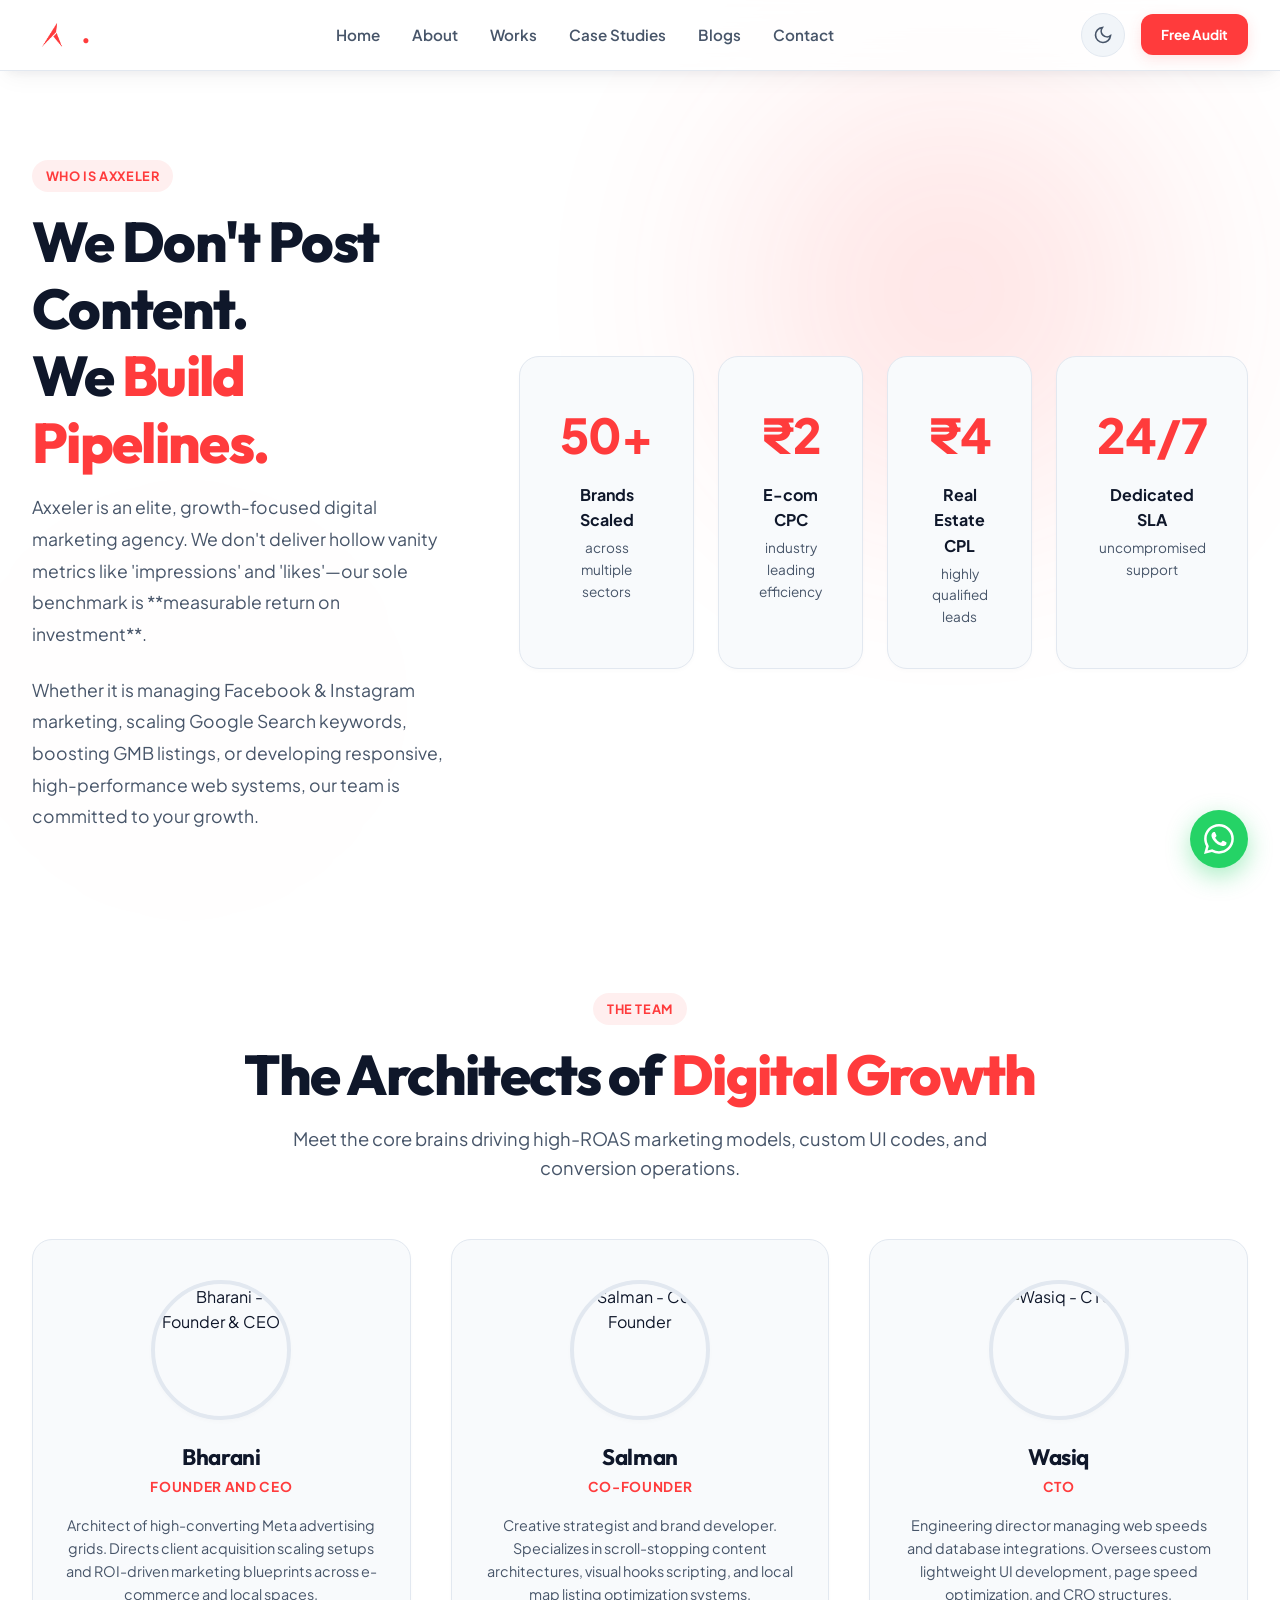
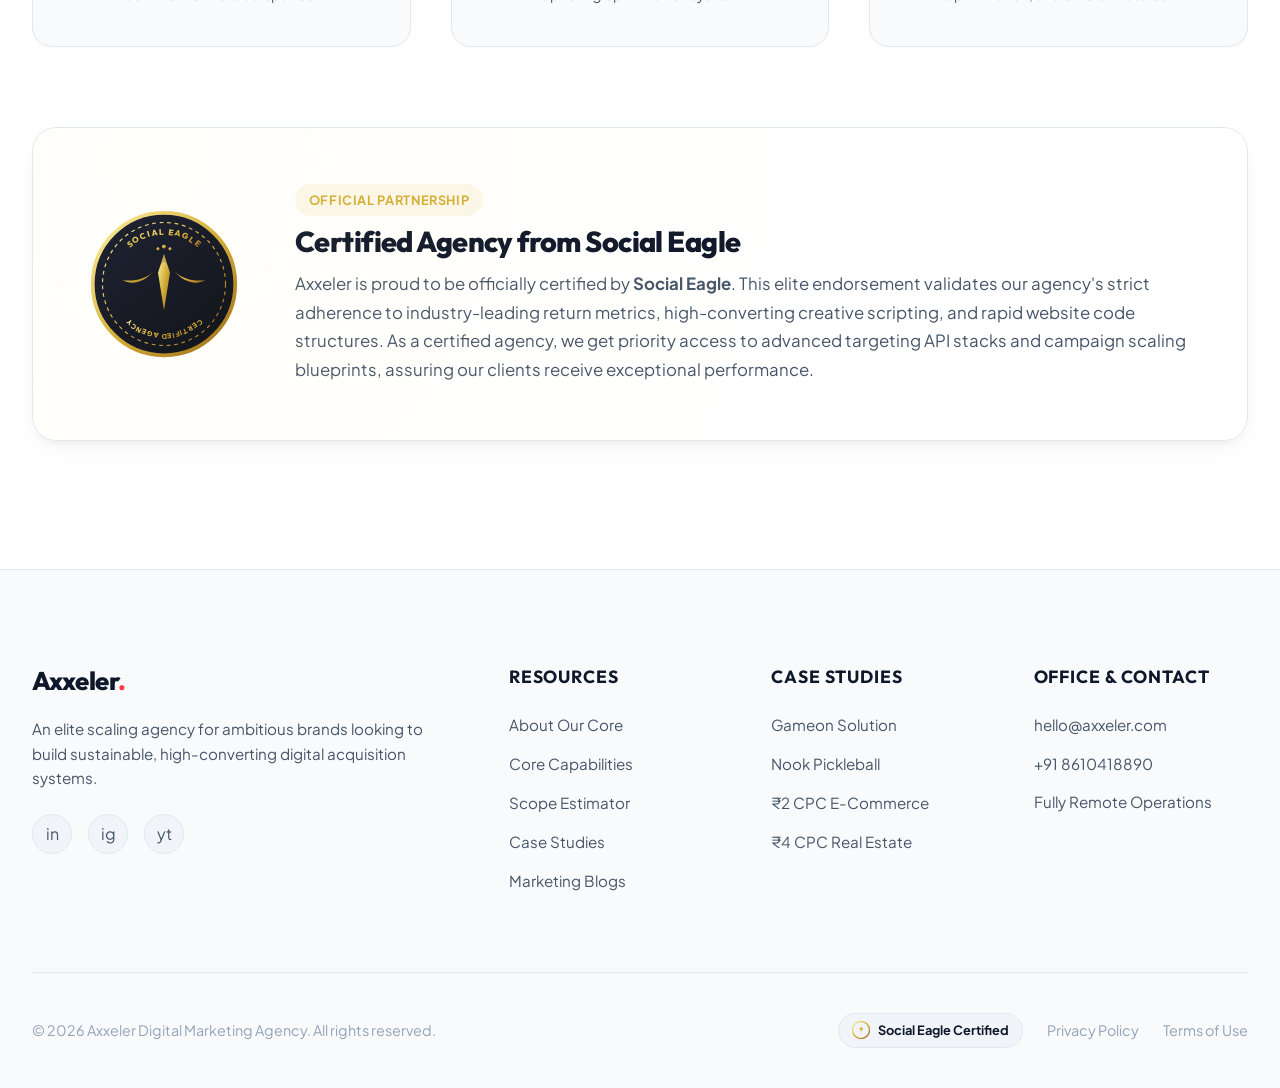
==== about.html @ 65fc7557 "first commit" ====
<!DOCTYPE html>
<html lang="en">
<head>
    <meta charset="UTF-8">
    <meta name="viewport" content="width=device-width, initial-scale=1.0">
    <title>Who We Are | Axxeler Media Agency</title>
    <meta name="description" content="Meet the elite media buyers, conversion engineers, and digital marketing experts behind Axxeler Media, a certified Social Eagle agency.">
    
    <!-- Custom CSS -->
    <link rel="stylesheet" href="css/styles.css">
</head>
<body>

    <!-- Sticky Glassmorphism Navbar -->
    <nav class="navbar scrolled" id="navbar">
        <div class="container">
            <a href="index.html" class="logo">
                <img src="Axxeler logo final-01.jpg" alt="Axxeler" id="brandLogo" onerror="this.style.display='none'; document.getElementById('logoFallback').style.display='inline'">
                <span id="logoFallback" style="display:none;">Axxeler</span><span class="logo-dot">.</span>
            </a>
            
            <div class="nav-links" id="navLinks">
                <a href="index.html">Home</a>
                <a href="about.html" class="text-primary">About</a>
                <a href="works.html">Works</a>
                <a href="case-studies.html">Case Studies</a>
                <a href="blogs.html">Blogs</a>
                <a href="contact.html">Contact</a>
            </div>
            
            <div class="nav-actions">
                <!-- Theme Toggle -->
                <button class="theme-toggle" id="themeToggle" aria-label="Toggle Theme">
                    <svg class="moon-icon" width="20" height="20" fill="none" stroke="currentColor" stroke-width="2" viewBox="0 0 24 24"><path d="M21 12.79A9 9 0 1 1 11.21 3 7 7 0 0 0 21 12.79z"></path></svg>
                    <svg class="sun-icon" width="20" height="20" fill="none" stroke="currentColor" stroke-width="2" viewBox="0 0 24 24"><circle cx="12" cy="12" r="5"></circle><line x1="12" y1="1" x2="12" y2="3"></line><line x1="12" y1="21" x2="12" y2="23"></line><line x1="4.22" y1="4.22" x2="5.64" y2="5.64"></line><line x1="18.36" y1="18.36" x2="19.78" y2="19.78"></line><line x1="1" y1="12" x2="3" y2="12"></line><line x1="21" y1="12" x2="23" y2="12"></line><line x1="4.22" y1="19.78" x2="5.64" y2="18.36"></line><line x1="18.36" y1="5.64" x2="19.78" y2="4.22"></line></svg>
                </button>
                
                <a href="contact.html" class="btn btn-primary" style="padding: 0.6rem 1.25rem; font-size: 0.85rem;">Free Audit</a>
                <button class="mobile-menu-btn" id="mobileMenuBtn">☰</button>
            </div>
        </div>
    </nav>

    <!-- Glowing Background Orbs -->
    <div class="glowing-orb" style="top: 10%; right: 10%; width: 400px; height: 400px;"></div>
    <div class="glowing-orb" style="top: 50%; left: -5%; width: 500px; height: 500px; background: rgba(255, 59, 60, 0.05);"></div>

    <!-- About Section -->
    <section class="section" style="padding-top: 10rem;">
        <div class="container">
            <div class="grid grid-2" style="align-items: center; gap: 4rem; margin-bottom: 5rem;">
                <div>
                    <span class="badge">WHO IS AXXELER</span>
                    <h2 class="section-title">We Don't Post Content.<br>We <span class="text-primary">Build Pipelines.</span></h2>
                    <p style="color: var(--text-muted); font-size: 1.1rem; margin-bottom: 1.5rem; line-height: 1.8;">
                        Axxeler is an elite, growth-focused digital marketing agency. We don't deliver hollow vanity metrics like 'impressions' and 'likes'—our sole benchmark is **measurable return on investment**.
                    </p>
                    <p style="color: var(--text-muted); font-size: 1.1rem; margin-bottom: 2rem; line-height: 1.8;">
                        Whether it is managing Facebook & Instagram marketing, scaling Google Search keywords, boosting GMB listings, or developing responsive, high-performance web systems, our team is committed to your growth.
                    </p>
                </div>
                
                <div class="stats-grid">
                    <div class="stat-box">
                        <div class="stat-number">50+</div>
                        <div class="stat-text">Brands Scaled</div>
                        <div class="stat-desc">across multiple sectors</div>
                    </div>
                    <div class="stat-box">
                        <div class="stat-number">₹2</div>
                        <div class="stat-text">E-com CPC</div>
                        <div class="stat-desc">industry leading efficiency</div>
                    </div>
                    <div class="stat-box">
                        <div class="stat-number">₹4</div>
                        <div class="stat-text">Real Estate CPL</div>
                        <div class="stat-desc">highly qualified leads</div>
                    </div>
                    <div class="stat-box">
                        <div class="stat-number">24/7</div>
                        <div class="stat-text">Dedicated SLA</div>
                        <div class="stat-desc">uncompromised support</div>
                    </div>
                </div>
            </div>

            <!-- Team Section -->
            <div style="margin-top: 8rem;">
                <div class="text-center">
                    <span class="badge">THE TEAM</span>
                    <h2 class="section-title">The Architects of <span class="text-primary">Digital Growth</span></h2>
                    <p class="section-subtitle">Meet the core brains driving high-ROAS marketing models, custom UI codes, and conversion operations.</p>
                </div>
                
                <div class="team-grid">
                    <!-- Team Member 1: Bharani -->
                    <div class="team-card">
                        <div class="team-image-wrapper">
                            <img src="https://images.unsplash.com/photo-1560250097-0b93528c311a?q=80&w=400&h=400&fit=crop" alt="Bharani - Founder & CEO">
                        </div>
                        <h3>Bharani</h3>
                        <div class="team-role">Founder and CEO</div>
                        <p class="team-bio">Architect of high-converting Meta advertising grids. Directs client acquisition scaling setups and ROI-driven marketing blueprints across e-commerce and local spaces.</p>
                    </div>
                    
                    <!-- Team Member 2: Salman -->
                    <div class="team-card">
                        <div class="team-image-wrapper">
                            <img src="https://images.unsplash.com/photo-1507003211169-0a1dd7228f2d?q=80&w=400&h=400&fit=crop" alt="Salman - Co-Founder">
                        </div>
                        <h3>Salman</h3>
                        <div class="team-role">Co-Founder</div>
                        <p class="team-bio">Creative strategist and brand developer. Specializes in scroll-stopping content architectures, visual hooks scripting, and local map listing optimization systems.</p>
                    </div>
                    
                    <!-- Team Member 3: Wasiq -->
                    <div class="team-card">
                        <div class="team-image-wrapper">
                            <img src="https://images.unsplash.com/photo-1519085360753-af0119f7cbe7?q=80&w=400&h=400&fit=crop" alt="Wasiq - CTO">
                        </div>
                        <h3>Wasiq</h3>
                        <div class="team-role">CTO</div>
                        <p class="team-bio">Engineering director managing web speeds and database integrations. Oversees custom lightweight UI development, page speed optimization, and CRO structures.</p>
                    </div>
                </div>
            </div>

            <!-- Social Eagle Certification Section -->
            <div class="certification-card">
                <div class="certification-logo">
                    <!-- Premium Gold-Gradient SVG Logo of Social Eagle -->
                    <svg width="150" height="150" viewBox="0 0 200 200" xmlns="http://www.w3.org/2000/svg">
                        <defs>
                            <linearGradient id="goldGrad" x1="0%" y1="0%" x2="100%" y2="100%">
                                <stop offset="0%" stop-color="#FFF3A8" />
                                <stop offset="50%" stop-color="#D4AF37" />
                                <stop offset="100%" stop-color="#996515" />
                            </linearGradient>
                            <linearGradient id="darkGrad" x1="0%" y1="0%" x2="100%" y2="100%">
                                <stop offset="0%" stop-color="#151A30" />
                                <stop offset="100%" stop-color="#090C15" />
                            </linearGradient>
                        </defs>
                        <!-- Background Circle -->
                        <circle cx="100" cy="100" r="95" fill="url(#darkGrad)" stroke="url(#goldGrad)" stroke-width="5" />
                        <!-- Dashed Ring -->
                        <circle cx="100" cy="100" r="82" fill="none" stroke="url(#goldGrad)" stroke-width="1.5" stroke-dasharray="5,5" />
                        
                        <!-- Stylized Eagle Vector in Center -->
                        <g fill="url(#goldGrad)">
                            <!-- Wing Left -->
                            <path d="M45,95 C62,97 78,92 86,83 C76,95 60,103 45,95 Z" />
                            <!-- Wing Right -->
                            <path d="M155,95 C138,97 122,92 114,83 C124,95 140,103 155,95 Z" />
                            <!-- Main Eagle Body -->
                            <path d="M100,60 L92,85 L100,135 L108,85 Z" />
                            <!-- Head highlight -->
                            <path d="M100,60 L94,75 L100,70 L106,75 Z" fill="#000" opacity="0.2" />
                            <!-- Crown dots representing elite standard -->
                            <circle cx="100" cy="50" r="2.5" />
                            <circle cx="92" cy="53" r="2" />
                            <circle cx="108" cy="53" r="2" />
                        </g>
                        
                        <!-- Curved text paths -->
                        <path id="circlePathTop" d="M34,100 A66,66 0 1,1 166,100" fill="none" />
                        <path id="circlePathBottom" d="M166,100 A66,66 0 0,1 34,100" fill="none" />
                        
                        <text fill="url(#goldGrad)" font-family="'Outfit', sans-serif" font-size="11" font-weight="800" letter-spacing="1.5">
                            <textPath href="#circlePathTop" startOffset="50%" text-anchor="middle">SOCIAL EAGLE</textPath>
                        </text>
                        <text fill="url(#goldGrad)" font-family="'Outfit', sans-serif" font-size="9.5" font-weight="700" letter-spacing="1">
                            <textPath href="#circlePathBottom" startOffset="50%" text-anchor="middle">CERTIFIED AGENCY</textPath>
                        </text>
                    </svg>
                </div>
                <div class="certification-content">
                    <span class="badge" style="background: rgba(212, 175, 55, 0.1); color: #D4AF37; margin-bottom: 0.5rem;">Official Partnership</span>
                    <h3>Certified Agency from Social Eagle</h3>
                    <p>
                        Axxeler is proud to be officially certified by <strong>Social Eagle</strong>. This elite endorsement validates our agency's strict adherence to industry-leading return metrics, high-converting creative scripting, and rapid website code structures. As a certified agency, we get priority access to advanced targeting API stacks and campaign scaling blueprints, assuring our clients receive exceptional performance.
                    </p>
                </div>
            </div>
        </div>
    </section>

    <!-- Footer -->
    <footer class="footer">
        <div class="container">
            <div class="footer-grid">
                <div class="footer-col">
                    <h3 style="font-family: var(--font-title); font-weight:800;">Axxeler<span class="text-primary">.</span></h3>
                    <p style="margin-bottom:1.5rem;">An elite scaling agency for ambitious brands looking to build sustainable, high-converting digital acquisition systems.</p>
                    <div class="footer-socials">
                        <a href="#" class="social-icon" aria-label="LinkedIn">in</a>
                        <a href="#" class="social-icon" aria-label="Instagram">ig</a>
                        <a href="#" class="social-icon" aria-label="YouTube">yt</a>
                    </div>
                </div>
                
                <div class="footer-col">
                    <h4>Resources</h4>
                    <ul class="footer-links">
                        <li><a href="about.html">About Our Core</a></li>
                        <li><a href="works.html">Core Capabilities</a></li>
                        <li><a href="index.html#estimator">Scope Estimator</a></li>
                        <li><a href="case-studies.html">Case Studies</a></li>
                        <li><a href="blogs.html">Marketing Blogs</a></li>
                    </ul>
                </div>
                
                <div class="footer-col">
                    <h4>Case Studies</h4>
                    <ul class="footer-links">
                        <li><a href="case-studies.html#gameon">Gameon Solution</a></li>
                        <li><a href="case-studies.html#nook">Nook Pickleball</a></li>
                        <li><a href="blogs.html#ecom">₹2 CPC E-Commerce</a></li>
                        <li><a href="blogs.html#realestate">₹4 CPC Real Estate</a></li>
                    </ul>
                </div>
                
                <div class="footer-col">
                    <h4>Office & Contact</h4>
                    <ul class="footer-links">
                        <li><a href="mailto:hello@axxeler.com">hello@axxeler.com</a></li>
                        <li><a href="tel:+918610418890">+91 8610418890</a></li>
                        <li style="color:var(--text-muted); font-size:0.95rem;">Fully Remote Operations</li>
                    </ul>
                </div>
            </div>
            
            <div class="footer-bottom">
                <p>&copy; 2026 Axxeler Digital Marketing Agency. All rights reserved.</p>
                <div style="display:flex; align-items:center; gap:1.5rem; font-size:0.9rem; flex-wrap:wrap;">
                    <span class="social-eagle-badge-sm" style="margin-top:0;">
                        <!-- Mini SVG Social Eagle -->
                        <svg width="18" height="18" viewBox="0 0 200 200" xmlns="http://www.w3.org/2000/svg">
                            <circle cx="100" cy="100" r="95" fill="none" stroke="url(#goldGrad)" stroke-width="15" />
                            <path d="M100,60 L75,90 C85,98 90,85 100,125 C110,85 115,98 125,90 Z" fill="url(#goldGrad)" />
                        </svg>
                        Social Eagle Certified
                    </span>
                    <a href="#" style="color:var(--text-light)">Privacy Policy</a>
                    <a href="#" style="color:var(--text-light)">Terms of Use</a>
                </div>
            </div>
        </div>
    </footer>

    <!-- Floating WhatsApp Link -->
    <a href="https://wa.me/918610418890?text=Hello%20Axxeler!%20I'm%20interested%20in%20your%20services." target="_blank" class="whatsapp-float" aria-label="Chat on WhatsApp">
        <svg xmlns="http://www.w3.org/2000/svg" fill="currentColor" viewBox="0 0 16 16">
            <path d="M13.601 2.326A7.854 7.854 0 0 0 7.994 0C3.627 0 .068 3.558.064 7.926c0 1.399.366 2.76 1.057 3.965L0 16l4.204-1.102a7.933 7.933 0 0 0 3.79.965h.004c4.368 0 7.926-3.558 7.93-7.93A7.898 7.898 0 0 0 13.6 2.326zM7.994 14.521a6.573 6.573 0 0 1-3.356-.92l-.24-.144-2.494.654.666-2.433-.156-.251a6.56 6.56 0 0 1-1.007-3.505c0-3.626 2.957-6.584 6.591-6.584a6.56 6.56 0 0 1 4.66 1.931 6.557 6.557 0 0 1 1.928 4.66c-.004 3.639-2.961 6.592-6.592 6.592zm3.615-4.934c-.197-.099-1.17-.578-1.353-.646-.182-.065-.315-.099-.445.099-.133.197-.513.646-.627.775-.114.133-.232.148-.43.05-.197-.1-.836-.308-1.592-.985-.59-.525-.985-1.175-1.103-1.372-.114-.198-.011-.304.088-.403.087-.088.197-.232.296-.346.1-.114.133-.198.198-.33.065-.134.034-.248-.015-.347-.05-.099-.445-1.076-.612-1.47-.16-.389-.323-.335-.445-.34-.114-.007-.247-.007-.38-.007a.729.729 0 0 0-.529.247c-.182.198-.691.677-.691 1.654 0 .977.71 1.916.81 2.049.098.133 1.394 2.132 3.383 2.992.47.205.84.326 1.129.418.475.152.904.129 1.246.08.38-.058 1.171-.48 1.338-.943.164-.464.164-.86.114-.943-.049-.084-.182-.133-.38-.232z"/>
        </svg>
    </a>

    <!-- Scripts -->
    <script src="js/main.js"></script>
</body>
</html>
---- css/styles.css ----
@import url('https://fonts.googleapis.com/css2?family=Outfit:wght@400;500;600;700;800&family=Plus+Jakarta+Sans:wght@400;500;600;700&display=swap');

:root {
  /* Common Brand Colors */
  --primary: #FF3B3C;
  --primary-hover: #E02F30;
  --primary-rgb: 255, 59, 60;
  --primary-light: rgba(255, 59, 60, 0.08);
  --primary-glow: rgba(255, 59, 60, 0.3);
  --success: #10B981;
  --success-light: rgba(16, 185, 129, 0.1);
  --warning: #F59E0B;
  --info: #3B82F6;
  --font-title: 'Outfit', sans-serif;
  --font-main: 'Plus Jakarta Sans', sans-serif;
  
  /* Light Theme Colors (Default) */
  --background: #FFFFFF;
  --surface: #F8FAFC;
  --surface-alt: #F1F5F9;
  --surface-glass: rgba(255, 255, 255, 0.75);
  --text: #0F172A;
  --text-muted: #475569;
  --text-light: #94A3B8;
  --border: #E2E8F0;
  --border-light: #F1F5F9;
  --shadow-sm: 0 2px 4px rgba(0, 0, 0, 0.02);
  --shadow-md: 0 10px 25px -5px rgba(15, 23, 42, 0.05), 0 8px 10px -6px rgba(15, 23, 42, 0.05);
  --shadow-lg: 0 20px 40px -10px rgba(15, 23, 42, 0.1), 0 10px 15px -10px rgba(15, 23, 42, 0.05);
  --shadow-glow: rgba(255, 59, 60, 0.15);
  --glass-blur: 16px;
  --transition: all 0.3s cubic-bezier(0.4, 0, 0.2, 1);
}

/* Dark Theme overrides */
body.dark-theme {
  --background: #070913;
  --surface: #0E1325;
  --surface-alt: #161D33;
  --surface-glass: rgba(14, 19, 37, 0.7);
  --text: #F8FAFC;
  --text-muted: #94A3B8;
  --text-light: #64748B;
  --border: #1E293B;
  --border-light: #161D33;
  --shadow-sm: 0 2px 4px rgba(0, 0, 0, 0.2);
  --shadow-md: 0 10px 25px -5px rgba(0, 0, 0, 0.3), 0 8px 10px -6px rgba(0, 0, 0, 0.3);
  --shadow-lg: 0 20px 40px -10px rgba(0, 0, 0, 0.4), 0 10px 15px -10px rgba(0, 0, 0, 0.3);
  --shadow-glow: rgba(255, 59, 60, 0.35);
  --primary-light: rgba(255, 59, 60, 0.15);
}

/* Base Styles */
* {
  box-sizing: border-box;
  margin: 0;
  padding: 0;
}

html {
  scroll-behavior: smooth;
}

body {
  font-family: var(--font-main);
  background-color: var(--background);
  color: var(--text);
  line-height: 1.6;
  overflow-x: hidden;
  -webkit-font-smoothing: antialiased;
  transition: background-color 0.4s ease, color 0.4s ease, border-color 0.4s ease;
}

h1, h2, h3, h4, h5, h6 {
  font-family: var(--font-title);
  line-height: 1.2;
  font-weight: 700;
  letter-spacing: -0.02em;
  color: var(--text);
}

a {
  color: inherit;
  text-decoration: none;
  transition: var(--transition);
}

img {
  max-width: 100%;
  height: auto;
}

/* Custom Scrollbar */
::-webkit-scrollbar {
  width: 10px;
}
::-webkit-scrollbar-track {
  background: var(--background);
}
::-webkit-scrollbar-thumb {
  background: var(--border);
  border-radius: 5px;
  border: 2px solid var(--background);
}
::-webkit-scrollbar-thumb:hover {
  background: var(--primary);
}

/* Typography Helpers */
.text-primary {
  color: var(--primary);
}

.text-center {
  text-align: center;
}

.text-muted {
  color: var(--text-muted);
}

.section-title {
  font-size: 2.5rem;
  font-weight: 800;
  margin-bottom: 1rem;
  letter-spacing: -0.03em;
}

@media (min-width: 768px) {
  .section-title {
    font-size: 3.5rem;
  }
}

.section-subtitle {
  color: var(--text-muted);
  max-width: 700px;
  margin: 0 auto 3rem auto;
  font-size: 1.15rem;
}

.badge {
  display: inline-block;
  padding: 0.35rem 0.85rem;
  border-radius: 2rem;
  font-size: 0.8rem;
  font-weight: 700;
  text-transform: uppercase;
  letter-spacing: 0.05em;
  background: var(--primary-light);
  color: var(--primary);
  margin-bottom: 1rem;
}

/* Layout */
.container {
  max-width: 1280px;
  margin: 0 auto;
  padding: 0 2rem;
}

.section {
  padding: 8rem 0;
  position: relative;
}

.bg-surface {
  background-color: var(--surface);
}

.grid {
  display: grid;
  grid-template-columns: 1fr;
  gap: 2rem;
}

@media (min-width: 768px) {
  .grid-2 { grid-template-columns: repeat(2, 1fr); }
  .grid-3 { grid-template-columns: repeat(3, 1fr); }
  .grid-4 { grid-template-columns: repeat(4, 1fr); }
}

/* Glowing Orbs background for dark theme */
.glowing-orb {
  position: absolute;
  border-radius: 50%;
  filter: blur(120px);
  z-index: 0;
  opacity: 0.15;
  pointer-events: none;
  background: var(--primary);
}

body.dark-theme .glowing-orb {
  opacity: 0.25;
}

/* Sticky Navbar */
.navbar {
  position: fixed;
  top: 0;
  left: 0;
  width: 100%;
  padding: 1.25rem 0;
  background: var(--surface-glass);
  backdrop-filter: blur(var(--glass-blur));
  -webkit-backdrop-filter: blur(var(--glass-blur));
  z-index: 1000;
  border-bottom: 1px solid var(--border);
  transition: var(--transition);
}

.navbar.scrolled {
  padding: 0.8rem 0;
  box-shadow: var(--shadow-md);
}

.navbar .container {
  display: flex;
  justify-content: space-between;
  align-items: center;
}

.logo {
  font-family: var(--font-title);
  font-size: 1.6rem;
  font-weight: 800;
  letter-spacing: -0.5px;
  color: var(--text);
  display: flex;
  align-items: center;
  gap: 0.6rem;
}

.logo img {
  height: 40px;
  object-fit: contain;
}

.logo-dot {
  color: var(--primary);
  display: inline-block;
  animation: pulse 2s infinite;
}

.nav-links {
  display: none;
  align-items: center;
}

@media (min-width: 992px) {
  .nav-links {
    display: flex;
    gap: 2rem;
  }
}

.nav-links a {
  font-size: 0.95rem;
  font-weight: 600;
  color: var(--text-muted);
  position: relative;
  padding: 0.25rem 0;
}

.nav-links a:hover {
  color: var(--primary);
}

.nav-links a::after {
  content: '';
  position: absolute;
  bottom: 0;
  left: 0;
  width: 0;
  height: 2px;
  background: var(--primary);
  transition: var(--transition);
}

.nav-links a:hover::after {
  width: 100%;
}

.nav-actions {
  display: flex;
  align-items: center;
  gap: 1rem;
}

/* Theme Toggle Button */
.theme-toggle {
  background: none;
  border: none;
  cursor: pointer;
  width: 44px;
  height: 44px;
  border-radius: 50%;
  display: flex;
  align-items: center;
  justify-content: center;
  color: var(--text-muted);
  background: var(--surface-alt);
  transition: var(--transition);
  border: 1px solid var(--border);
}

.theme-toggle:hover {
  color: var(--primary);
  background: var(--primary-light);
  transform: rotate(15deg);
}

.theme-toggle .sun-icon {
  display: none;
}

body.dark-theme .theme-toggle .moon-icon {
  display: none;
}

body.dark-theme .theme-toggle .sun-icon {
  display: block;
}

/* Mobile Nav Menu Drawer */
.mobile-menu-btn {
  display: block;
  background: var(--surface-alt);
  border: 1px solid var(--border);
  width: 44px;
  height: 44px;
  border-radius: 50%;
  font-size: 1.25rem;
  color: var(--text);
  cursor: pointer;
  transition: var(--transition);
}

.mobile-menu-btn:hover {
  background: var(--primary-light);
  color: var(--primary);
}

@media (min-width: 992px) {
  .mobile-menu-btn { display: none; }
}

@media (max-width: 991px) {
  .nav-links.active {
    display: flex;
    flex-direction: column;
    position: absolute;
    top: 100%;
    left: 0;
    width: 100%;
    background: var(--background);
    padding: 2rem;
    box-shadow: var(--shadow-lg);
    border-top: 1px solid var(--border);
    gap: 1.5rem;
    animation: slideDown 0.3s cubic-bezier(0.16, 1, 0.3, 1) forwards;
    transform-origin: top;
  }
  
  .nav-links.active a {
    font-size: 1.1rem;
    padding-bottom: 0.5rem;
    width: 100%;
    border-bottom: 1px solid var(--border-light);
    color: var(--text);
  }
}

@keyframes slideDown {
  from { opacity: 0; transform: scaleY(0.9); }
  to { opacity: 1; transform: scaleY(1); }
}

/* Buttons */
.btn {
  display: inline-flex;
  align-items: center;
  justify-content: center;
  padding: 0.9rem 1.8rem;
  border-radius: 0.75rem;
  font-weight: 700;
  font-size: 0.95rem;
  cursor: pointer;
  transition: var(--transition);
  border: none;
  gap: 0.5rem;
}

.btn-primary {
  background-color: var(--primary);
  color: white;
  box-shadow: 0 4px 14px var(--shadow-glow);
}

.btn-primary:hover {
  background-color: var(--primary-hover);
  transform: translateY(-2px);
  box-shadow: 0 8px 24px var(--shadow-glow);
}

.btn-outline {
  background-color: transparent;
  border: 2px solid var(--border);
  color: var(--text);
}

.btn-outline:hover {
  border-color: var(--primary);
  color: var(--primary);
  background-color: var(--primary-light);
  transform: translateY(-2px);
}

/* Hero Section */
.hero {
  min-height: 95vh;
  display: flex;
  align-items: center;
  padding-top: 7rem;
  background: radial-gradient(circle at 80% 20%, var(--primary-light) 0%, transparent 45%), var(--background);
  position: relative;
  overflow: hidden;
}

.hero-grid {
  display: grid;
  grid-template-columns: 1fr;
  gap: 4rem;
  align-items: center;
}

@media (min-width: 992px) {
  .hero-grid {
    grid-template-columns: 1.2fr 0.8fr;
  }
}

.hero-content {
  z-index: 1;
}

.hero h1 {
  font-size: 3rem;
  font-weight: 800;
  line-height: 1.1;
  margin-bottom: 1.5rem;
  letter-spacing: -0.04em;
}

@media (min-width: 768px) {
  .hero h1 { font-size: 4.5rem; }
}

.hero p {
  font-size: 1.2rem;
  color: var(--text-muted);
  margin-bottom: 2.5rem;
  max-width: 620px;
}

.hero-buttons {
  display: flex;
  flex-direction: column;
  gap: 1rem;
}

@media (min-width: 576px) {
  .hero-buttons {
    flex-direction: row;
  }
}

.hero-visual {
  position: relative;
  display: flex;
  justify-content: center;
  align-items: center;
}

.hero-badge-container {
  display: flex;
  align-items: center;
  gap: 0.5rem;
  background: var(--surface);
  border: 1px solid var(--border);
  padding: 0.5rem 1rem;
  border-radius: 2rem;
  width: max-content;
  margin-bottom: 1.5rem;
  font-weight: 600;
  font-size: 0.9rem;
}

.hero-card {
  position: relative;
  background: var(--surface-glass);
  border: 1px solid var(--border);
  border-radius: 1.5rem;
  padding: 2.5rem;
  width: 100%;
  max-width: 420px;
  box-shadow: var(--shadow-lg);
  backdrop-filter: blur(var(--glass-blur));
  -webkit-backdrop-filter: blur(var(--glass-blur));
  overflow: hidden;
  animation: float 6s ease-in-out infinite;
}

@keyframes float {
  0% { transform: translateY(0px) rotate(0deg); }
  50% { transform: translateY(-15px) rotate(1deg); }
  100% { transform: translateY(0px) rotate(0deg); }
}

.hero-card::before {
  content: '';
  position: absolute;
  top: -50%;
  left: -50%;
  width: 200%;
  height: 200%;
  background: linear-gradient(45deg, transparent, rgba(255, 255, 255, 0.1), transparent);
  transform: rotate(45deg);
  animation: shine 8s infinite linear;
}

@keyframes shine {
  0% { left: -100%; }
  100% { left: 100%; }
}

.hero-card .hero-metric {
  font-size: 4rem;
  font-weight: 800;
  color: var(--primary);
  line-height: 1;
  margin-bottom: 0.5rem;
  letter-spacing: -2px;
}

/* Feature & Service Cards */
.feature-card {
  background: var(--surface);
  padding: 3rem 2.5rem;
  border-radius: 1.25rem;
  border: 1px solid var(--border);
  transition: var(--transition);
  box-shadow: var(--shadow-sm);
  position: relative;
  overflow: hidden;
}

.feature-card:hover {
  transform: translateY(-8px);
  border-color: var(--primary);
  box-shadow: var(--shadow-lg);
}

.feature-card::after {
  content: '';
  position: absolute;
  top: 0;
  left: 0;
  width: 4px;
  height: 0;
  background: var(--primary);
  transition: var(--transition);
}

.feature-card:hover::after {
  height: 100%;
}

.feature-icon {
  width: 60px;
  height: 60px;
  background: var(--primary-light);
  color: var(--primary);
  border-radius: 1rem;
  display: flex;
  align-items: center;
  justify-content: center;
  font-size: 1.75rem;
  margin-bottom: 1.5rem;
  transition: var(--transition);
}

.feature-card:hover .feature-icon {
  transform: scale(1.1) rotate(5deg);
  background: var(--primary);
  color: white;
}

.feature-card h3 {
  font-size: 1.35rem;
  margin-bottom: 0.85rem;
}

.feature-card p {
  color: var(--text-muted);
  font-size: 0.95rem;
}

/* Stats section */
.stats-grid {
  display: grid;
  grid-template-columns: repeat(2, 1fr);
  gap: 1.5rem;
}

@media (min-width: 768px) {
  .stats-grid {
    grid-template-columns: repeat(4, 1fr);
  }
}

.stat-box {
  background: var(--surface);
  border: 1px solid var(--border);
  border-radius: 1.25rem;
  padding: 2.5rem;
  text-align: center;
  transition: var(--transition);
  box-shadow: var(--shadow-sm);
}

.stat-box:hover {
  transform: translateY(-5px);
  box-shadow: var(--shadow-md);
  border-color: var(--primary);
}

.stat-number {
  font-size: 3rem;
  font-weight: 800;
  color: var(--primary);
  margin-bottom: 0.5rem;
  letter-spacing: -1px;
}

.stat-text {
  font-size: 1rem;
  font-weight: 700;
  color: var(--text);
}

.stat-desc {
  font-size: 0.85rem;
  color: var(--text-muted);
  margin-top: 0.25rem;
}

/* Marquee / Logo Slider */
.marquee-container {
  overflow: hidden;
  white-space: nowrap;
  padding: 3rem 0;
  background: var(--surface);
  border-top: 1px solid var(--border);
  border-bottom: 1px solid var(--border);
}

.marquee-title {
  text-align: center;
  font-size: 0.9rem;
  font-weight: 700;
  text-transform: uppercase;
  letter-spacing: 0.1em;
  color: var(--text-light);
  margin-bottom: 2rem;
}

.marquee-content {
  display: inline-block;
  animation: marquee 25s linear infinite;
}

.marquee-content span {
  display: inline-flex;
  align-items: center;
  gap: 4rem;
  font-family: var(--font-title);
  font-size: 1.8rem;
  font-weight: 800;
  color: var(--text-light);
  margin-right: 4rem;
}

.marquee-content span.highlight {
  color: var(--primary);
}

@keyframes marquee {
  0% { transform: translateX(0%); }
  100% { transform: translateX(-50%); }
}

/* Portfolio Filters & Works Section */
.portfolio-filters {
  display: flex;
  justify-content: center;
  flex-wrap: wrap;
  gap: 0.75rem;
  margin-bottom: 3.5rem;
}

.filter-btn {
  background: var(--surface);
  border: 1px solid var(--border);
  color: var(--text-muted);
  padding: 0.6rem 1.5rem;
  border-radius: 2rem;
  font-weight: 700;
  font-size: 0.9rem;
  cursor: pointer;
  transition: var(--transition);
}

.filter-btn:hover, .filter-btn.active {
  background: var(--primary);
  color: white;
  border-color: var(--primary);
  box-shadow: 0 4px 10px var(--shadow-glow);
}

.media-grid {
  display: grid;
  grid-template-columns: 1fr;
  gap: 2rem;
}

@media (min-width: 768px) {
  .media-grid { grid-template-columns: repeat(2, 1fr); }
}

@media (min-width: 992px) {
  .media-grid { grid-template-columns: repeat(3, 1fr); }
}

.media-card {
  background: var(--surface);
  border-radius: 1.25rem;
  overflow: hidden;
  border: 1px solid var(--border);
  box-shadow: var(--shadow-sm);
  transition: var(--transition);
  display: flex;
  flex-direction: column;
}

.media-card:hover {
  transform: translateY(-6px);
  box-shadow: var(--shadow-lg);
  border-color: var(--primary);
}

.media-iframe-wrapper {
  position: relative;
  width: 100%;
  aspect-ratio: 9 / 16;
  background: var(--surface-alt);
  overflow: hidden;
}

.media-iframe-wrapper.standard {
  aspect-ratio: 16 / 9;
}

.media-iframe-wrapper img {
  width: 100%;
  height: 100%;
  object-fit: cover;
  transition: var(--transition);
}

.media-card:hover .media-iframe-wrapper img {
  transform: scale(1.05);
}

.yt-facade {
  cursor: pointer;
}

.play-overlay {
  position: absolute;
  top: 50%;
  left: 50%;
  transform: translate(-50%, -50%);
  width: 60px;
  height: 60px;
  background: var(--primary);
  border-radius: 50%;
  display: flex;
  align-items: center;
  justify-content: center;
  box-shadow: 0 4px 15px rgba(0,0,0,0.3);
  transition: var(--transition);
  z-index: 2;
}

.media-card:hover .play-overlay {
  transform: translate(-50%, -50%) scale(1.1);
  background: var(--primary-hover);
}

.media-card iframe {
  position: absolute;
  top: 0;
  left: 0;
  width: 100%;
  height: 100%;
  border: none;
}

.media-info {
  padding: 1.75rem;
  flex-grow: 1;
}

.media-tag {
  display: inline-block;
  font-size: 0.75rem;
  font-weight: 700;
  text-transform: uppercase;
  color: var(--primary);
  margin-bottom: 0.5rem;
  letter-spacing: 0.05em;
}

.media-info h3 {
  font-size: 1.25rem;
  margin-bottom: 0.5rem;
}

.media-info p {
  color: var(--text-muted);
  font-size: 0.95rem;
  line-height: 1.5;
}

/* Cost & Scope Estimator Section */
.estimator-container {
  background: var(--surface);
  border: 1px solid var(--border);
  border-radius: 1.5rem;
  padding: 3rem;
  box-shadow: var(--shadow-md);
}

.estimator-title {
  margin-bottom: 2rem;
  display: flex;
  align-items: center;
  justify-content: space-between;
  border-bottom: 1px solid var(--border);
  padding-bottom: 1rem;
}

.estimator-services {
  display: grid;
  grid-template-columns: 1fr;
  gap: 1rem;
  margin-bottom: 2.5rem;
}

@media (min-width: 768px) {
  .estimator-services {
    grid-template-columns: repeat(2, 1fr);
  }
}

.est-card {
  border: 2px solid var(--border);
  background: var(--background);
  border-radius: 1rem;
  padding: 1.5rem;
  cursor: pointer;
  transition: var(--transition);
  display: flex;
  align-items: center;
  gap: 1rem;
}

.est-card.active {
  border-color: var(--primary);
  background: var(--primary-light);
  box-shadow: 0 4px 12px var(--shadow-glow);
}

.est-checkbox {
  width: 24px;
  height: 24px;
  border-radius: 6px;
  border: 2px solid var(--border);
  display: flex;
  align-items: center;
  justify-content: center;
  transition: var(--transition);
}

.est-card.active .est-checkbox {
  border-color: var(--primary);
  background: var(--primary);
  color: white;
}

.est-checkbox::after {
  content: '✓';
  font-size: 0.8rem;
  font-weight: bold;
  display: none;
}

.est-card.active .est-checkbox::after {
  display: block;
}

.est-info h4 {
  font-size: 1.05rem;
  font-weight: 700;
}

.est-info p {
  font-size: 0.85rem;
  color: var(--text-muted);
}

.slider-group {
  margin-bottom: 3rem;
}

.slider-label {
  display: flex;
  justify-content: space-between;
  font-weight: 700;
  margin-bottom: 0.75rem;
}

.est-slider {
  -webkit-appearance: none;
  width: 100%;
  height: 8px;
  border-radius: 4px;
  background: var(--border);
  outline: none;
}

.est-slider::-webkit-slider-thumb {
  -webkit-appearance: none;
  appearance: none;
  width: 24px;
  height: 24px;
  border-radius: 50%;
  background: var(--primary);
  cursor: pointer;
  transition: var(--transition);
  box-shadow: 0 0 10px var(--shadow-glow);
}

.est-slider::-webkit-slider-thumb:hover {
  transform: scale(1.2);
}

.estimator-summary {
  background: var(--surface-alt);
  border-radius: 1.25rem;
  padding: 2rem;
  display: flex;
  flex-direction: column;
  justify-content: space-between;
  gap: 1.5rem;
}

@media (min-width: 768px) {
  .estimator-summary {
    flex-direction: row;
    align-items: center;
  }
}

.summary-details h4 {
  font-size: 1.25rem;
  margin-bottom: 0.25rem;
}

.summary-details p {
  color: var(--text-muted);
}

.summary-cost {
  text-align: right;
}

.cost-amount {
  font-size: 2.5rem;
  font-weight: 800;
  color: var(--primary);
  line-height: 1;
}

.cost-period {
  font-size: 0.9rem;
  color: var(--text-muted);
  font-weight: 600;
}

/* Multi-Step capture wizard */
.multi-step-form {
  background: var(--surface);
  border: 1px solid var(--border);
  border-radius: 1.5rem;
  padding: 3rem;
  box-shadow: var(--shadow-md);
  position: relative;
}

.form-steps-indicator {
  display: flex;
  justify-content: space-between;
  margin-bottom: 3rem;
  position: relative;
}

.form-steps-indicator::after {
  content: '';
  position: absolute;
  top: 50%;
  left: 0;
  width: 100%;
  height: 2px;
  background: var(--border);
  z-index: 1;
}

.form-step-dot {
  width: 40px;
  height: 40px;
  border-radius: 50%;
  background: var(--surface-alt);
  border: 2px solid var(--border);
  display: flex;
  align-items: center;
  justify-content: center;
  font-weight: 700;
  z-index: 2;
  position: relative;
  transition: var(--transition);
}

.form-step-dot.active {
  border-color: var(--primary);
  background: var(--primary);
  color: white;
  box-shadow: 0 0 12px var(--shadow-glow);
}

.form-step-dot.completed {
  border-color: var(--success);
  background: var(--success);
  color: white;
}

.form-step-panel {
  display: none;
}

.form-step-panel.active {
  display: block;
  animation: fadeIn 0.4s ease forwards;
}

@keyframes fadeIn {
  from { opacity: 0; transform: translateY(10px); }
  to { opacity: 1; transform: translateY(0); }
}

.form-group {
  margin-bottom: 1.75rem;
}

.form-group label {
  display: block;
  font-weight: 700;
  font-size: 0.95rem;
  margin-bottom: 0.5rem;
}

.form-control {
  width: 100%;
  padding: 1rem;
  border-radius: 0.75rem;
  border: 2px solid var(--border);
  background: var(--background);
  color: var(--text);
  font-family: inherit;
  font-size: 1rem;
  transition: var(--transition);
}

.form-control:focus {
  outline: none;
  border-color: var(--primary);
  box-shadow: 0 0 0 4px var(--primary-light);
}

textarea.form-control {
  min-height: 130px;
  resize: vertical;
}

.form-nav-buttons {
  display: flex;
  justify-content: space-between;
  margin-top: 2.5rem;
  border-top: 1px solid var(--border);
  padding-top: 1.5rem;
}

/* FAQ Accordion */
.faq-list {
  max-width: 800px;
  margin: 0 auto;
}

.faq-item {
  border: 1px solid var(--border);
  border-radius: 0.75rem;
  margin-bottom: 1rem;
  background: var(--surface);
  overflow: hidden;
  transition: var(--transition);
}

.faq-header {
  padding: 1.25rem 1.75rem;
  cursor: pointer;
  display: flex;
  justify-content: space-between;
  align-items: center;
  font-weight: 700;
  font-size: 1.1rem;
  transition: var(--transition);
}

.faq-header:hover {
  background: var(--surface-alt);
}

.faq-content {
  padding: 0 1.75rem;
  max-height: 0;
  overflow: hidden;
  transition: var(--transition);
  color: var(--text-muted);
}

.faq-item.active {
  border-color: var(--primary);
  box-shadow: var(--shadow-md);
}

.faq-item.active .faq-content {
  padding: 0 1.75rem 1.5rem 1.75rem;
  max-height: 500px;
}

.faq-icon {
  font-size: 1.5rem;
  color: var(--primary);
  transition: var(--transition);
}

.faq-item.active .faq-icon {
  transform: rotate(45deg);
}

/* Blog Magazine Section */
.blog-grid {
  display: grid;
  grid-template-columns: 1fr;
  gap: 2.5rem;
}

@media (min-width: 768px) {
  .blog-grid { grid-template-columns: repeat(2, 1fr); }
}

@media (min-width: 992px) {
  .blog-grid { grid-template-columns: repeat(3, 1fr); }
}

.blog-card {
  background: var(--surface);
  border-radius: 1.25rem;
  overflow: hidden;
  border: 1px solid var(--border);
  box-shadow: var(--shadow-sm);
  transition: var(--transition);
  display: flex;
  flex-direction: column;
  height: 100%;
}

.blog-card:hover {
  transform: translateY(-8px);
  box-shadow: var(--shadow-lg);
  border-color: var(--primary);
}

.blog-img-wrapper {
  position: relative;
  aspect-ratio: 16 / 10;
  background: var(--surface-alt);
  overflow: hidden;
}

.blog-img-wrapper img {
  width: 100%;
  height: 100%;
  object-fit: cover;
  transition: var(--transition);
}

.blog-card:hover .blog-img-wrapper img {
  transform: scale(1.05);
}

.blog-meta-badge {
  position: absolute;
  top: 1rem;
  left: 1rem;
  background: var(--primary);
  color: white;
  padding: 0.35rem 0.85rem;
  border-radius: 2rem;
  font-size: 0.75rem;
  font-weight: 700;
  text-transform: uppercase;
}

.blog-card-content {
  padding: 2rem;
  display: flex;
  flex-direction: column;
  flex-grow: 1;
}

.blog-date {
  font-size: 0.85rem;
  color: var(--text-light);
  margin-bottom: 0.5rem;
  font-weight: 600;
}

.blog-card h3 {
  font-size: 1.35rem;
  margin-bottom: 0.85rem;
  line-height: 1.3;
}

.blog-card p {
  color: var(--text-muted);
  font-size: 0.95rem;
  margin-bottom: 1.5rem;
  flex-grow: 1;
}

.blog-readmore {
  display: flex;
  align-items: center;
  gap: 0.5rem;
  color: var(--primary);
  font-weight: 700;
  font-size: 0.95rem;
}

.blog-readmore:hover {
  gap: 0.8rem;
}

/* Full Article Page Styles */
.blog-header {
  padding-top: 8rem;
  padding-bottom: 4rem;
  background: radial-gradient(circle at top, var(--primary-light) 0%, transparent 50%), var(--background);
}

.blog-title-meta {
  max-width: 800px;
  margin: 0 auto;
}

.blog-body-container {
  max-width: 800px;
  margin: 0 auto;
  padding: 4rem 2rem;
}

.blog-featured-img {
  width: 100%;
  border-radius: 1.5rem;
  margin-bottom: 3rem;
  box-shadow: var(--shadow-lg);
  aspect-ratio: 16 / 9;
  object-fit: cover;
}

.blog-content {
  font-size: 1.15rem;
  line-height: 1.8;
  color: var(--text-muted);
}

.blog-content p {
  margin-bottom: 2rem;
}

.blog-content h2, .blog-content h3 {
  color: var(--text);
  margin: 3rem 0 1.5rem 0;
  font-size: 1.85rem;
}

.blog-content blockquote {
  border-left: 4px solid var(--primary);
  padding: 1.5rem 2rem;
  background: var(--surface);
  border-radius: 0 1rem 1rem 0;
  margin: 2.5rem 0;
  font-style: italic;
  font-size: 1.25rem;
  color: var(--text);
}

.blog-content ul, .blog-content ol {
  margin: 1.5rem 0 2rem 2.5rem;
}

.blog-content li {
  margin-bottom: 0.75rem;
}

.blog-content .highlight-box {
  background: var(--primary-light);
  border: 1px solid var(--primary);
  padding: 2rem;
  border-radius: 1rem;
  margin: 2.5rem 0;
  box-shadow: 0 4px 20px var(--shadow-glow);
}

.blog-content .highlight-box h4 {
  font-size: 1.3rem;
  color: var(--primary);
  margin-bottom: 0.5rem;
}

/* Case Study details page */
.case-study-hero {
  padding: 8rem 0 4rem 0;
  background: radial-gradient(circle at top, var(--primary-light) 0%, transparent 60%), var(--background);
}

.case-grid-summary {
  display: grid;
  grid-template-columns: 1fr;
  gap: 3rem;
  margin-top: 3rem;
}

@media (min-width: 768px) {
  .case-grid-summary {
    grid-template-columns: 1fr 1fr;
  }
}

.case-metric-pill {
  background: var(--surface);
  border: 1px solid var(--border);
  padding: 1.5rem 2rem;
  border-radius: 1rem;
  display: flex;
  align-items: center;
  gap: 1.5rem;
}

.case-metric-val {
  font-size: 2.5rem;
  font-weight: 800;
  color: var(--primary);
}

.case-metric-label {
  font-size: 0.95rem;
  font-weight: 700;
  color: var(--text-muted);
}

/* Footer Section */
.footer {
  background: var(--surface);
  color: var(--text);
  padding: 6rem 0 2.5rem;
  border-top: 1px solid var(--border);
}

.footer-grid {
  display: grid;
  grid-template-columns: 1fr;
  gap: 3rem;
  margin-bottom: 4rem;
}

@media (min-width: 768px) {
  .footer-grid {
    grid-template-columns: 2fr 1fr 1fr 1fr;
  }
}

.footer-col h3 {
  font-size: 1.6rem;
  margin-bottom: 1.25rem;
}

.footer-col p {
  color: var(--text-muted);
  font-size: 0.95rem;
  line-height: 1.6;
}

.footer-col h4 {
  font-size: 1.1rem;
  font-weight: 700;
  margin-bottom: 1.5rem;
  text-transform: uppercase;
  letter-spacing: 0.05em;
}

.footer-links {
  list-style: none;
}

.footer-links li {
  margin-bottom: 0.85rem;
}

.footer-links a {
  color: var(--text-muted);
  font-size: 0.95rem;
  display: inline-block;
}

.footer-links a:hover {
  color: var(--primary);
  transform: translateX(3px);
}

.footer-bottom {
  border-top: 1px solid var(--border);
  padding-top: 2.5rem;
  display: flex;
  flex-direction: column;
  gap: 1.5rem;
  align-items: center;
  justify-content: space-between;
}

@media (min-width: 768px) {
  .footer-bottom {
    flex-direction: row;
  }
}

.footer-bottom p {
  font-size: 0.9rem;
  color: var(--text-light);
}

.footer-socials {
  display: flex;
  gap: 1rem;
}

.social-icon {
  width: 40px;
  height: 40px;
  background: var(--surface-alt);
  border: 1px solid var(--border);
  border-radius: 50%;
  display: flex;
  align-items: center;
  justify-content: center;
  color: var(--text-muted);
  transition: var(--transition);
}

.social-icon:hover {
  background: var(--primary);
  color: white;
  border-color: var(--primary);
  transform: translateY(-3px);
}

/* Float Buttons */
.whatsapp-float {
  position: fixed;
  bottom: 2rem;
  right: 2rem;
  width: 58px;
  height: 58px;
  background: #25D366;
  color: white;
  border-radius: 50%;
  display: flex;
  align-items: center;
  justify-content: center;
  box-shadow: 0 8px 24px rgba(37, 211, 102, 0.4);
  z-index: 999;
  transition: var(--transition);
}

.whatsapp-float svg {
  width: 30px;
  height: 30px;
}

.whatsapp-float:hover {
  transform: scale(1.1);
  box-shadow: 0 12px 30px rgba(37, 211, 102, 0.6);
}

/* Animations */
@keyframes pulse {
  0% { transform: scale(1); }
  50% { transform: scale(1.2); }
  100% { transform: scale(1); }
}

/* Shared Components used in multiple pages */
.dashboard-card {
  background: var(--surface);
  padding: 2.5rem;
  border-radius: 1.5rem;
  border: 1px solid var(--border);
  box-shadow: var(--shadow-md);
  margin-bottom: 2.5rem;
}

.admin-search-wrapper {
  display: flex;
  gap: 1rem;
  flex: 1;
  max-width: 480px;
}

/* Premium Team Section Styling */
.team-grid {
  display: grid;
  grid-template-columns: 1fr;
  gap: 2.5rem;
  margin-top: 3.5rem;
}

@media (min-width: 768px) {
  .team-grid {
    grid-template-columns: repeat(3, 1fr);
  }
}

.team-card {
  background: var(--surface);
  border: 1px solid var(--border);
  border-radius: 1.25rem;
  padding: 2.5rem 2rem;
  text-align: center;
  transition: var(--transition);
  box-shadow: var(--shadow-sm);
  position: relative;
  overflow: hidden;
  z-index: 1;
}

.team-card::after {
  content: '';
  position: absolute;
  top: 0;
  left: 0;
  width: 100%;
  height: 4px;
  background: var(--primary);
  transform: scaleX(0);
  transition: var(--transition);
  transform-origin: left;
}

.team-card:hover::after {
  transform: scaleX(1);
}

.team-card:hover {
  transform: translateY(-8px);
  border-color: var(--primary);
  box-shadow: var(--shadow-lg);
}

.team-image-wrapper {
  width: 140px;
  height: 140px;
  border-radius: 50%;
  overflow: hidden;
  margin: 0 auto 1.5rem auto;
  border: 4px solid var(--border);
  transition: var(--transition);
  box-shadow: var(--shadow-sm);
}

.team-card:hover .team-image-wrapper {
  border-color: var(--primary);
  transform: scale(1.05);
}

.team-image-wrapper img {
  width: 100%;
  height: 100%;
  object-fit: cover;
}

.team-card h3 {
  font-size: 1.4rem;
  margin-bottom: 0.35rem;
  font-weight: 700;
}

.team-role {
  color: var(--primary);
  font-weight: 700;
  font-size: 0.85rem;
  text-transform: uppercase;
  letter-spacing: 0.05em;
  margin-bottom: 1rem;
}

.team-bio {
  color: var(--text-muted);
  font-size: 0.9rem;
  line-height: 1.6;
}

/* Premium Social Eagle Certification Styling */
.certification-card {
  background: var(--surface-glass);
  border: 1px solid var(--border);
  border-radius: 1.5rem;
  padding: 3rem;
  margin-top: 5rem;
  display: flex;
  flex-direction: column;
  align-items: center;
  text-align: center;
  gap: 2rem;
  backdrop-filter: blur(var(--glass-blur));
  -webkit-backdrop-filter: blur(var(--glass-blur));
  box-shadow: var(--shadow-md);
  position: relative;
  overflow: hidden;
}

.certification-card::before {
  content: '';
  position: absolute;
  top: 0;
  left: 0;
  width: 100%;
  height: 100%;
  background: radial-gradient(circle at 10% 10%, rgba(252, 232, 129, 0.05) 0%, transparent 60%);
  pointer-events: none;
}

@media (min-width: 768px) {
  .certification-card {
    flex-direction: row;
    text-align: left;
    gap: 3.5rem;
    padding: 3.5rem;
  }
}

.certification-logo {
  flex-shrink: 0;
  display: flex;
  align-items: center;
  justify-content: center;
  transition: var(--transition);
}

.certification-card:hover .certification-logo {
  transform: scale(1.05) rotate(2deg);
}

.certification-content {
  flex: 1;
}

.certification-content h3 {
  font-size: 1.8rem;
  margin-bottom: 0.75rem;
  font-weight: 800;
}

.certification-content p {
  color: var(--text-muted);
  font-size: 1.05rem;
  line-height: 1.7;
  margin-bottom: 0;
}

/* Social Eagle Badge for Footers / Small layouts */
.social-eagle-badge-sm {
  display: inline-flex;
  align-items: center;
  gap: 0.5rem;
  background: var(--surface-alt);
  border: 1px solid var(--border);
  padding: 0.4rem 0.8rem;
  border-radius: 2rem;
  font-size: 0.8rem;
  font-weight: 700;
  color: var(--text);
  margin-top: 1rem;
}

.social-eagle-badge-sm svg {
  vertical-align: middle;
}
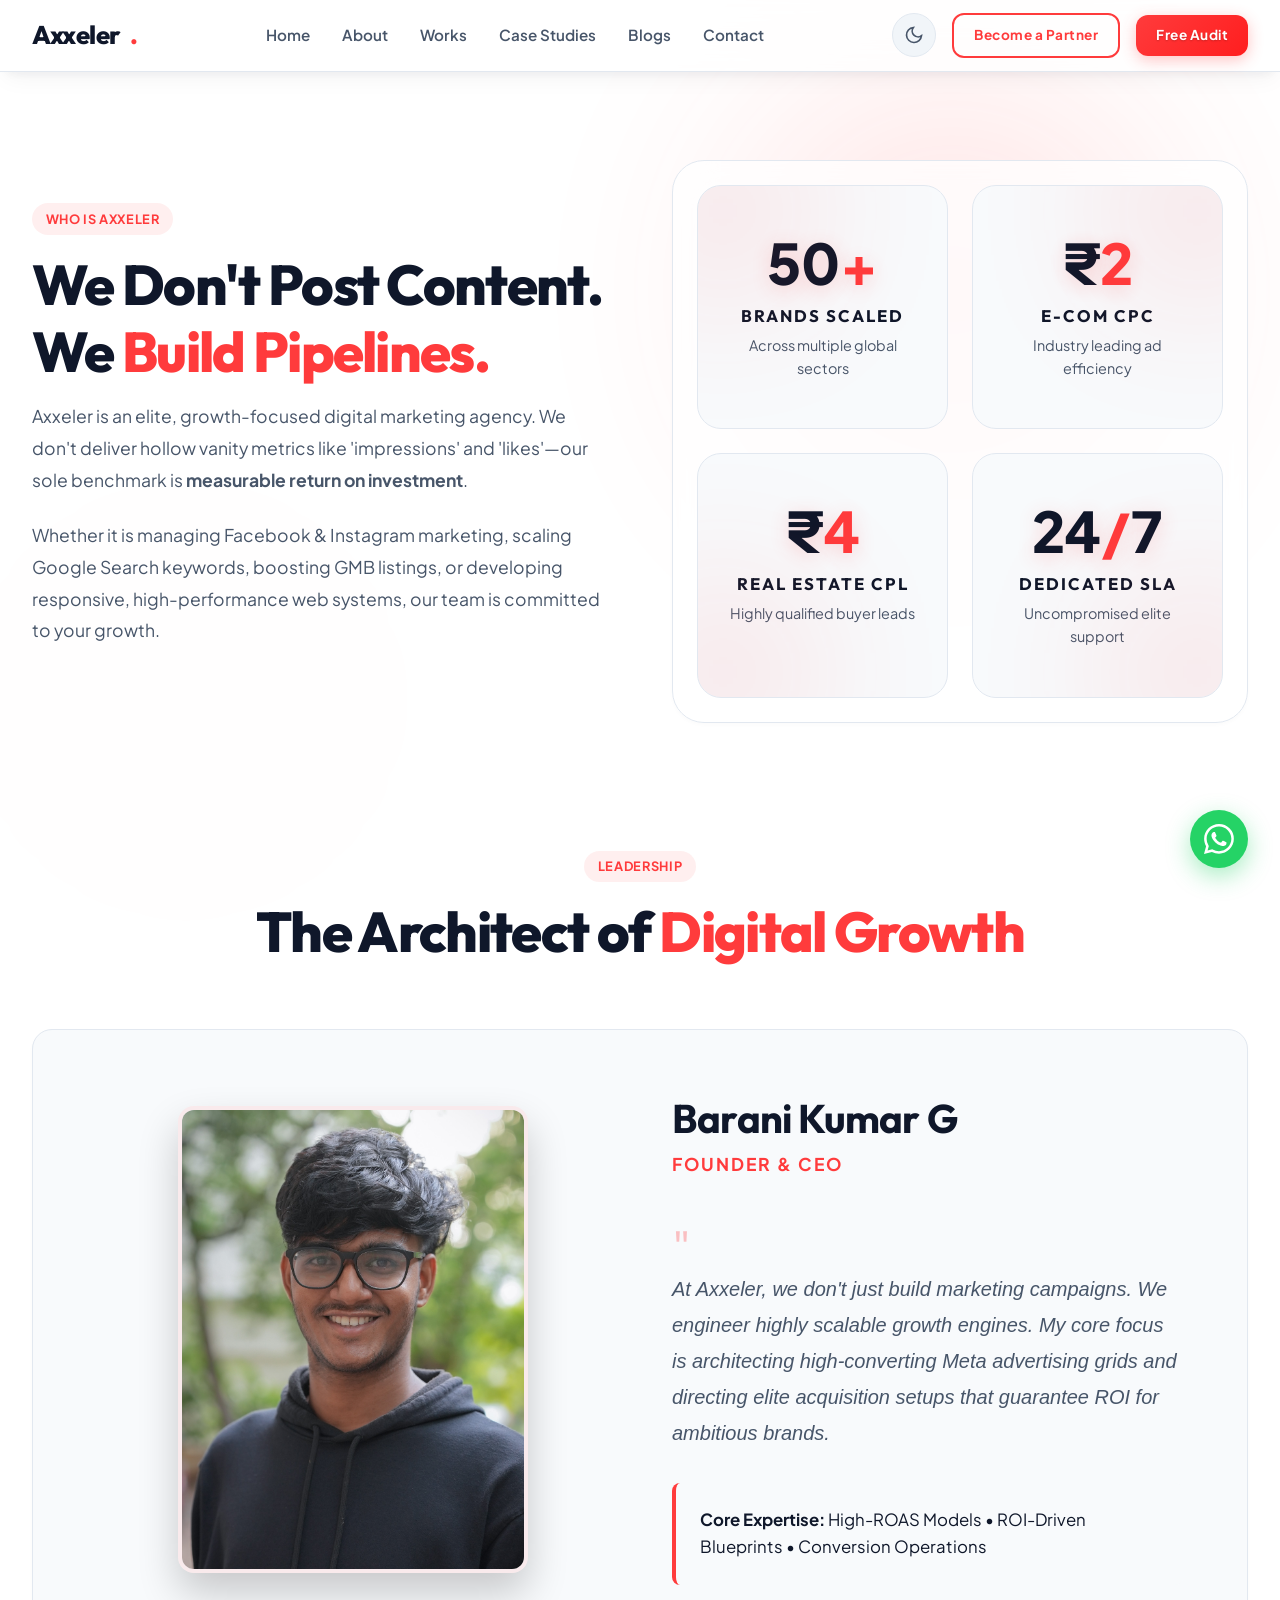
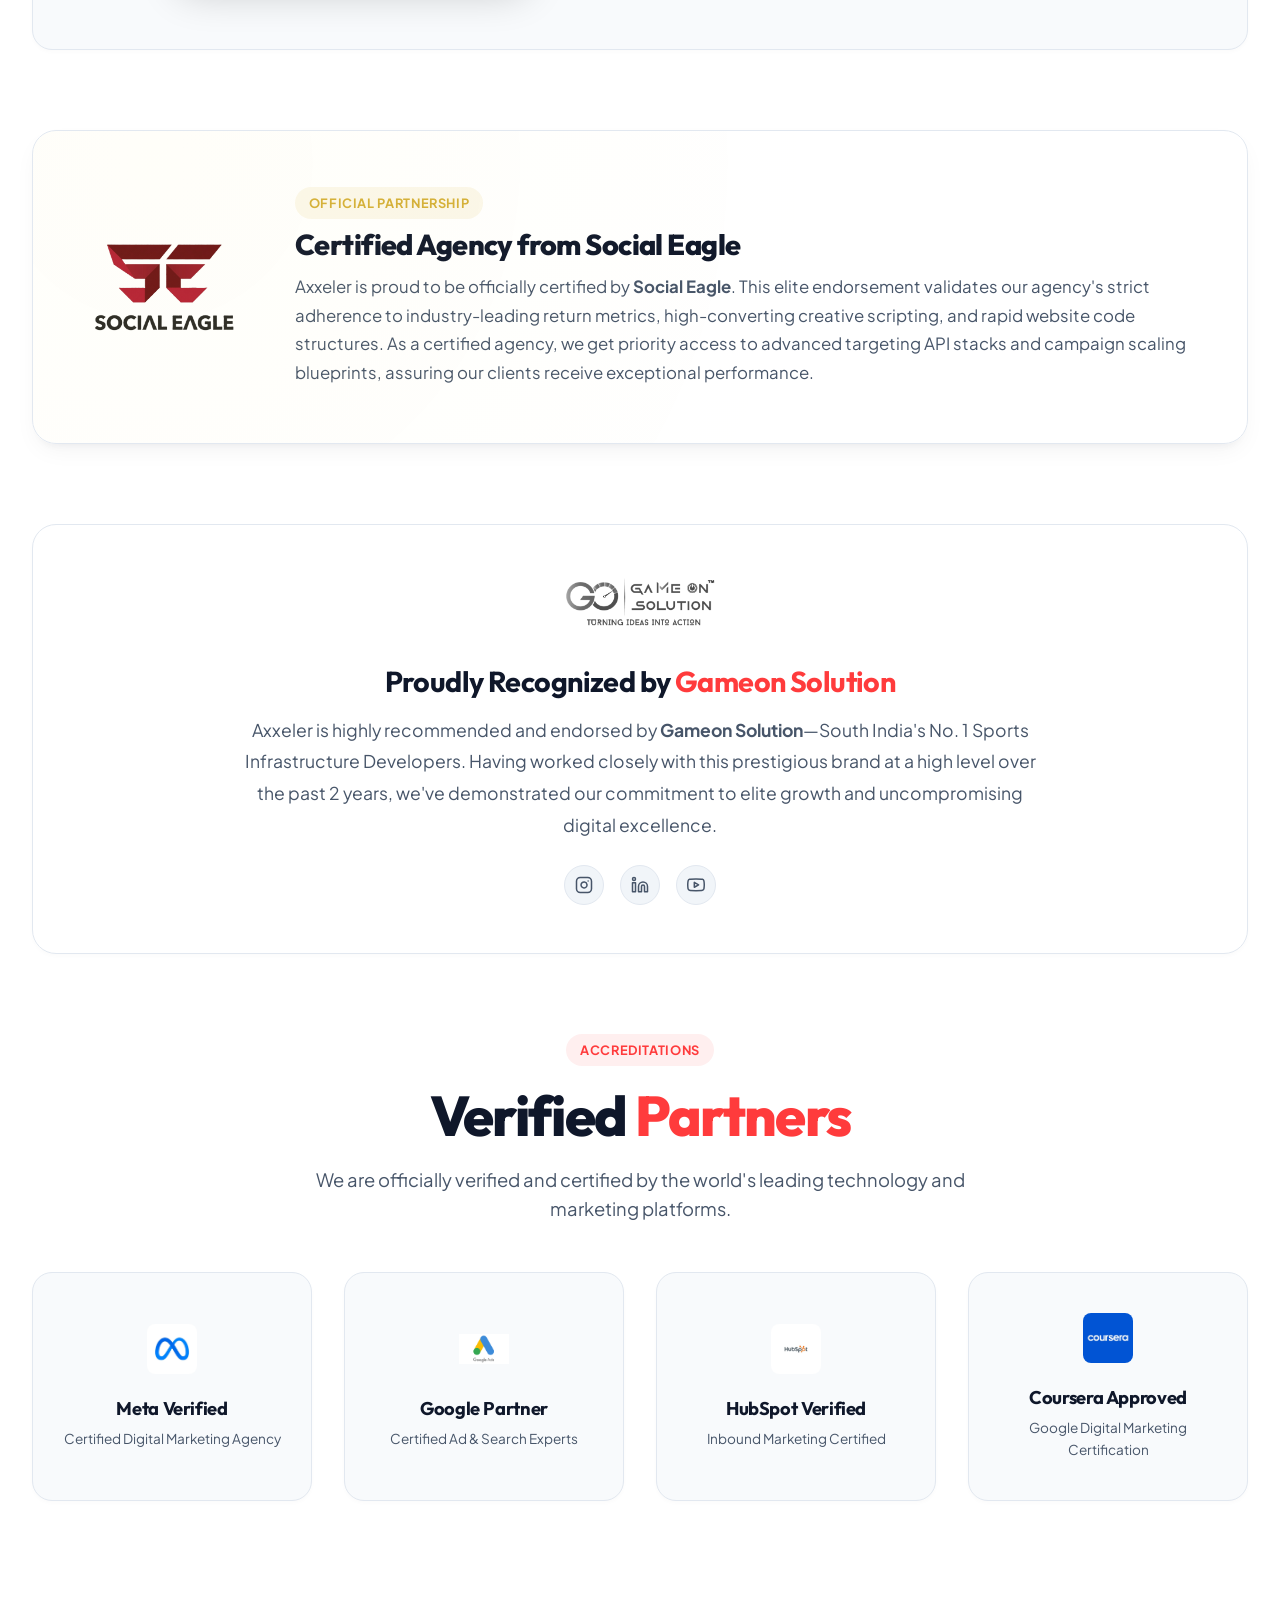
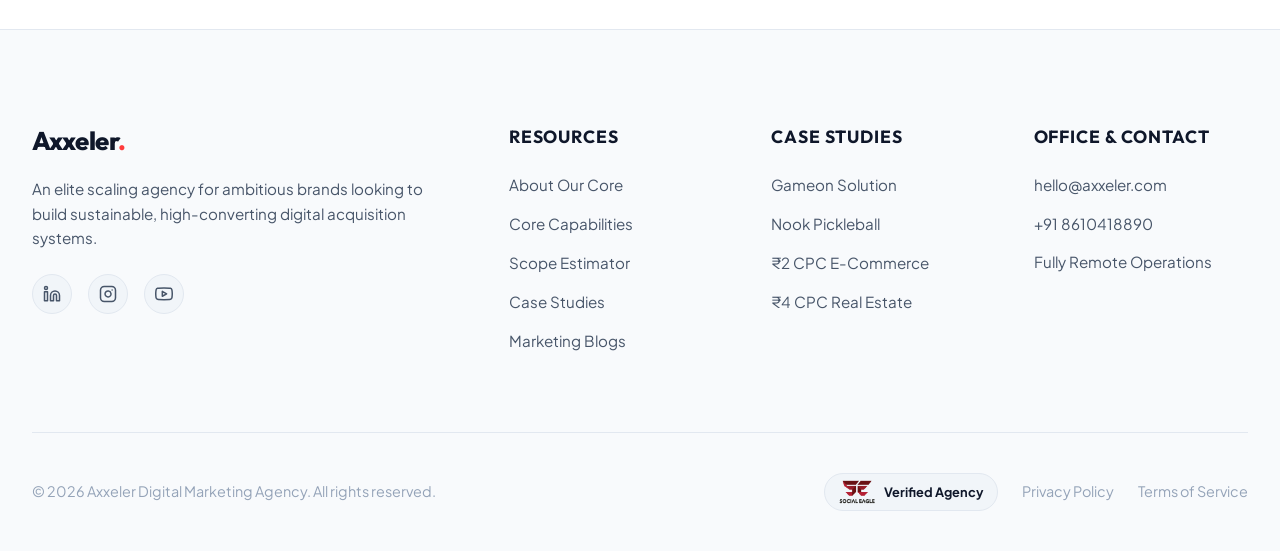
==== commit 32a0a412: "Finalize mobile layouts and dynamic backend integrations" ====
--- a/about.html
+++ b/about.html
@@ -35,6 +35,7 @@
                     <svg class="sun-icon" width="20" height="20" fill="none" stroke="currentColor" stroke-width="2" viewBox="0 0 24 24"><circle cx="12" cy="12" r="5"></circle><line x1="12" y1="1" x2="12" y2="3"></line><line x1="12" y1="21" x2="12" y2="23"></line><line x1="4.22" y1="4.22" x2="5.64" y2="5.64"></line><line x1="18.36" y1="18.36" x2="19.78" y2="19.78"></line><line x1="1" y1="12" x2="3" y2="12"></line><line x1="21" y1="12" x2="23" y2="12"></line><line x1="4.22" y1="19.78" x2="5.64" y2="18.36"></line><line x1="18.36" y1="5.64" x2="19.78" y2="4.22"></line></svg>
                 </button>
                 
+                <a href="partner.html" class="btn btn-outline" style="padding: 0.6rem 1.25rem; font-size: 0.85rem; border-color: var(--primary); color: var(--primary);">Become a Partner</a>
                 <a href="contact.html" class="btn btn-primary" style="padding: 0.6rem 1.25rem; font-size: 0.85rem;">Free Audit</a>
                 <button class="mobile-menu-btn" id="mobileMenuBtn">☰</button>
             </div>
@@ -53,126 +54,87 @@
                     <span class="badge">WHO IS AXXELER</span>
                     <h2 class="section-title">We Don't Post Content.<br>We <span class="text-primary">Build Pipelines.</span></h2>
                     <p style="color: var(--text-muted); font-size: 1.1rem; margin-bottom: 1.5rem; line-height: 1.8;">
-                        Axxeler is an elite, growth-focused digital marketing agency. We don't deliver hollow vanity metrics like 'impressions' and 'likes'—our sole benchmark is **measurable return on investment**.
+                        Axxeler is an elite, growth-focused digital marketing agency. We don't deliver hollow vanity metrics like 'impressions' and 'likes'—our sole benchmark is <strong>measurable return on investment</strong>.
                     </p>
                     <p style="color: var(--text-muted); font-size: 1.1rem; margin-bottom: 2rem; line-height: 1.8;">
                         Whether it is managing Facebook & Instagram marketing, scaling Google Search keywords, boosting GMB listings, or developing responsive, high-performance web systems, our team is committed to your growth.
                     </p>
                 </div>
                 
-                <div class="stats-grid">
-                    <div class="stat-box">
-                        <div class="stat-number">50+</div>
-                        <div class="stat-text">Brands Scaled</div>
-                        <div class="stat-desc">across multiple sectors</div>
-                    </div>
-                    <div class="stat-box">
-                        <div class="stat-number">₹2</div>
-                        <div class="stat-text">E-com CPC</div>
-                        <div class="stat-desc">industry leading efficiency</div>
-                    </div>
-                    <div class="stat-box">
-                        <div class="stat-number">₹4</div>
-                        <div class="stat-text">Real Estate CPL</div>
-                        <div class="stat-desc">highly qualified leads</div>
-                    </div>
-                    <div class="stat-box">
-                        <div class="stat-number">24/7</div>
-                        <div class="stat-text">Dedicated SLA</div>
-                        <div class="stat-desc">uncompromised support</div>
-                    </div>
-                </div>
-            </div>
-
-            <!-- Team Section -->
+                <div class="premium-dashboard-wrapper">
+                    <div class="grid grid-2" style="gap: 1.5rem;">
+                        <!-- Metric 1 -->
+                        <div class="premium-dashboard-card">
+                            <div class="glow-orb" style="top: -50px; left: -50px;"></div>
+                            <div style="font-size: 3.5rem; font-weight: 800; color: var(--text); line-height: 1; margin-bottom: 1rem; text-shadow: 0 4px 20px rgba(255,59,60,0.2);">50<span style="color: var(--primary);">+</span></div>
+                            <h4>Brands Scaled</h4>
+                            <p>Across multiple global sectors</p>
+                        </div>
+
+                        <!-- Metric 2 -->
+                        <div class="premium-dashboard-card">
+                            <div class="glow-orb" style="top: -50px; right: -50px;"></div>
+                            <div style="font-size: 3.5rem; font-weight: 800; color: var(--text); line-height: 1; margin-bottom: 1rem; text-shadow: 0 4px 20px rgba(255,59,60,0.2);">₹<span style="color: var(--primary);">2</span></div>
+                            <h4>E-com CPC</h4>
+                            <p>Industry leading ad efficiency</p>
+                        </div>
+
+                        <!-- Metric 3 -->
+                        <div class="premium-dashboard-card">
+                            <div class="glow-orb" style="bottom: -50px; left: -50px;"></div>
+                            <div style="font-size: 3.5rem; font-weight: 800; color: var(--text); line-height: 1; margin-bottom: 1rem; text-shadow: 0 4px 20px rgba(255,59,60,0.2);">₹<span style="color: var(--primary);">4</span></div>
+                            <h4>Real Estate CPL</h4>
+                            <p>Highly qualified buyer leads</p>
+                        </div>
+
+                        <!-- Metric 4 -->
+                        <div class="premium-dashboard-card">
+                            <div class="glow-orb" style="bottom: -50px; right: -50px;"></div>
+                            <div style="font-size: 3.5rem; font-weight: 800; color: var(--text); line-height: 1; margin-bottom: 1rem; text-shadow: 0 4px 20px rgba(255,59,60,0.2);">24<span style="color: var(--primary);">/</span>7</div>
+                            <h4>Dedicated SLA</h4>
+                            <p>Uncompromised elite support</p>
+                        </div>
+                    </div>
+                </div>
+            </div>
+
+            <!-- Founder Section -->
             <div style="margin-top: 8rem;">
                 <div class="text-center">
-                    <span class="badge">THE TEAM</span>
-                    <h2 class="section-title">The Architects of <span class="text-primary">Digital Growth</span></h2>
-                    <p class="section-subtitle">Meet the core brains driving high-ROAS marketing models, custom UI codes, and conversion operations.</p>
-                </div>
-                
-                <div class="team-grid">
-                    <!-- Team Member 1: Bharani -->
-                    <div class="team-card">
-                        <div class="team-image-wrapper">
-                            <img src="https://images.unsplash.com/photo-1560250097-0b93528c311a?q=80&w=400&h=400&fit=crop" alt="Bharani - Founder & CEO">
-                        </div>
-                        <h3>Bharani</h3>
-                        <div class="team-role">Founder and CEO</div>
-                        <p class="team-bio">Architect of high-converting Meta advertising grids. Directs client acquisition scaling setups and ROI-driven marketing blueprints across e-commerce and local spaces.</p>
-                    </div>
-                    
-                    <!-- Team Member 2: Salman -->
-                    <div class="team-card">
-                        <div class="team-image-wrapper">
-                            <img src="https://images.unsplash.com/photo-1507003211169-0a1dd7228f2d?q=80&w=400&h=400&fit=crop" alt="Salman - Co-Founder">
-                        </div>
-                        <h3>Salman</h3>
-                        <div class="team-role">Co-Founder</div>
-                        <p class="team-bio">Creative strategist and brand developer. Specializes in scroll-stopping content architectures, visual hooks scripting, and local map listing optimization systems.</p>
-                    </div>
-                    
-                    <!-- Team Member 3: Wasiq -->
-                    <div class="team-card">
-                        <div class="team-image-wrapper">
-                            <img src="https://images.unsplash.com/photo-1519085360753-af0119f7cbe7?q=80&w=400&h=400&fit=crop" alt="Wasiq - CTO">
-                        </div>
-                        <h3>Wasiq</h3>
-                        <div class="team-role">CTO</div>
-                        <p class="team-bio">Engineering director managing web speeds and database integrations. Oversees custom lightweight UI development, page speed optimization, and CRO structures.</p>
+                    <span class="badge">LEADERSHIP</span>
+                    <h2 class="section-title">The Architect of <span class="text-primary">Digital Growth</span></h2>
+                </div>
+                
+                <div class="feature-card" style="margin-top: 4rem; padding: 4rem;">
+                    <div class="grid grid-2" style="align-items: center; gap: 4rem;">
+                        <div style="display: flex; justify-content: center;">
+                            <div style="width: 100%; max-width: 350px; aspect-ratio: 3/4; border-radius: 1rem; overflow: hidden; box-shadow: 0 20px 40px rgba(0,0,0,0.2); position: relative; border: 4px solid var(--primary-light);">
+                                <img src="images/team/Barani Kumar G.jpg" alt="Barani Kumar G" style="width: 100%; height: 100%; object-fit: cover;">
+                            </div>
+                        </div>
+                        <div>
+                            <h3 style="font-size: 2.5rem; margin-bottom: 0.5rem; color: var(--text);">Barani Kumar G</h3>
+                            <p style="color: var(--primary); font-weight: 700; text-transform: uppercase; letter-spacing: 2px; margin-bottom: 2rem; font-size: 1.1rem;">Founder & CEO</p>
+                            
+                            <div style="font-size: 3rem; color: var(--primary); margin-bottom: -1rem; opacity: 0.3;">"</div>
+                            <p style="font-size: 1.25rem; line-height: 1.8; color: var(--text-muted); margin-bottom: 2rem; font-style: italic;">
+                                At Axxeler, we don't just build marketing campaigns. We engineer highly scalable growth engines. My core focus is architecting high-converting Meta advertising grids and directing elite acquisition setups that guarantee ROI for ambitious brands.
+                            </p>
+                            
+                            <div style="background: var(--surface); padding: 1.5rem; border-radius: 0.5rem; border-left: 4px solid var(--primary);">
+                                <p style="margin: 0; font-size: 1.05rem; line-height: 1.6; color: var(--text);">
+                                    <strong>Core Expertise:</strong> High-ROAS Models • ROI-Driven Blueprints • Conversion Operations
+                                </p>
+                            </div>
+                        </div>
                     </div>
                 </div>
             </div>
 
             <!-- Social Eagle Certification Section -->
-            <div class="certification-card">
+            <div class="certification-card" style="margin-top: 5rem;">
                 <div class="certification-logo">
-                    <!-- Premium Gold-Gradient SVG Logo of Social Eagle -->
-                    <svg width="150" height="150" viewBox="0 0 200 200" xmlns="http://www.w3.org/2000/svg">
-                        <defs>
-                            <linearGradient id="goldGrad" x1="0%" y1="0%" x2="100%" y2="100%">
-                                <stop offset="0%" stop-color="#FFF3A8" />
-                                <stop offset="50%" stop-color="#D4AF37" />
-                                <stop offset="100%" stop-color="#996515" />
-                            </linearGradient>
-                            <linearGradient id="darkGrad" x1="0%" y1="0%" x2="100%" y2="100%">
-                                <stop offset="0%" stop-color="#151A30" />
-                                <stop offset="100%" stop-color="#090C15" />
-                            </linearGradient>
-                        </defs>
-                        <!-- Background Circle -->
-                        <circle cx="100" cy="100" r="95" fill="url(#darkGrad)" stroke="url(#goldGrad)" stroke-width="5" />
-                        <!-- Dashed Ring -->
-                        <circle cx="100" cy="100" r="82" fill="none" stroke="url(#goldGrad)" stroke-width="1.5" stroke-dasharray="5,5" />
-                        
-                        <!-- Stylized Eagle Vector in Center -->
-                        <g fill="url(#goldGrad)">
-                            <!-- Wing Left -->
-                            <path d="M45,95 C62,97 78,92 86,83 C76,95 60,103 45,95 Z" />
-                            <!-- Wing Right -->
-                            <path d="M155,95 C138,97 122,92 114,83 C124,95 140,103 155,95 Z" />
-                            <!-- Main Eagle Body -->
-                            <path d="M100,60 L92,85 L100,135 L108,85 Z" />
-                            <!-- Head highlight -->
-                            <path d="M100,60 L94,75 L100,70 L106,75 Z" fill="#000" opacity="0.2" />
-                            <!-- Crown dots representing elite standard -->
-                            <circle cx="100" cy="50" r="2.5" />
-                            <circle cx="92" cy="53" r="2" />
-                            <circle cx="108" cy="53" r="2" />
-                        </g>
-                        
-                        <!-- Curved text paths -->
-                        <path id="circlePathTop" d="M34,100 A66,66 0 1,1 166,100" fill="none" />
-                        <path id="circlePathBottom" d="M166,100 A66,66 0 0,1 34,100" fill="none" />
-                        
-                        <text fill="url(#goldGrad)" font-family="'Outfit', sans-serif" font-size="11" font-weight="800" letter-spacing="1.5">
-                            <textPath href="#circlePathTop" startOffset="50%" text-anchor="middle">SOCIAL EAGLE</textPath>
-                        </text>
-                        <text fill="url(#goldGrad)" font-family="'Outfit', sans-serif" font-size="9.5" font-weight="700" letter-spacing="1">
-                            <textPath href="#circlePathBottom" startOffset="50%" text-anchor="middle">CERTIFIED AGENCY</textPath>
-                        </text>
-                    </svg>
+                    <img src="images/brand/Social Eagle.png" alt="Social Eagle Certified" style="width: 100%; max-width: 150px; height: auto;">
                 </div>
                 <div class="certification-content">
                     <span class="badge" style="background: rgba(212, 175, 55, 0.1); color: #D4AF37; margin-bottom: 0.5rem;">Official Partnership</span>
@@ -182,6 +144,58 @@
                     </p>
                 </div>
             </div>
+
+            <!-- Partner Recognition Section -->
+            <div style="margin-top: 5rem; padding: 3rem; background: var(--surface-glass); border: 1px solid var(--border); border-radius: 1.5rem; text-align: center; box-shadow: var(--shadow-sm);">
+                <img src="images/clients/game on logoo.png" alt="Gameon Solution" style="height: 60px; object-fit: contain; margin-bottom: 1.5rem; filter: grayscale(100%); transition: var(--transition);" onmouseover="this.style.filter='grayscale(0%)'" onmouseout="this.style.filter='grayscale(100%)'">
+                <h3 style="font-size: 1.8rem; margin-bottom: 1rem;">Proudly Recognized by <span class="text-primary">Gameon Solution</span></h3>
+                <p style="font-size: 1.1rem; color: var(--text-muted); max-width: 800px; margin: 0 auto; line-height: 1.8;">
+                    Axxeler is highly recommended and endorsed by <strong>Gameon Solution</strong>—South India's No. 1 Sports Infrastructure Developers. Having worked closely with this prestigious brand at a high level over the past 2 years, we've demonstrated our commitment to elite growth and uncompromising digital excellence.
+                </p>
+                <div style="margin-top: 1.5rem; display: flex; justify-content: center; gap: 1rem;">
+                    <a href="https://www.instagram.com/gameonsolution_southindia/" class="social-icon" style="color: var(--text-muted); border: 1px solid var(--border); border-radius: 50%; width: 40px; height: 40px; display: flex; align-items: center; justify-content: center; transition: var(--transition);" target="_blank" aria-label="Instagram">
+                        <svg width="18" height="18" viewBox="0 0 24 24" fill="none" stroke="currentColor" stroke-width="2" stroke-linecap="round" stroke-linejoin="round"><rect x="2" y="2" width="20" height="20" rx="5" ry="5"></rect><path d="M16 11.37A4 4 0 1 1 12.63 8 4 4 0 0 1 16 11.37z"></path><line x1="17.5" y1="6.5" x2="17.51" y2="6.5"></line></svg>
+                    </a>
+                    <a href="https://www.linkedin.com/company/gameon-solution/" class="social-icon" style="color: var(--text-muted); border: 1px solid var(--border); border-radius: 50%; width: 40px; height: 40px; display: flex; align-items: center; justify-content: center; transition: var(--transition);" target="_blank" aria-label="LinkedIn">
+                        <svg width="18" height="18" viewBox="0 0 24 24" fill="none" stroke="currentColor" stroke-width="2" stroke-linecap="round" stroke-linejoin="round"><path d="M16 8a6 6 0 0 1 6 6v7h-4v-7a2 2 0 0 0-2-2 2 2 0 0 0-2 2v7h-4v-7a6 6 0 0 1 6-6z"></path><rect x="2" y="9" width="4" height="12"></rect><circle cx="4" cy="4" r="2"></circle></svg>
+                    </a>
+                    <a href="https://www.youtube.com/@gameonsolutionoffi" class="social-icon" style="color: var(--text-muted); border: 1px solid var(--border); border-radius: 50%; width: 40px; height: 40px; display: flex; align-items: center; justify-content: center; transition: var(--transition);" target="_blank" aria-label="YouTube">
+                        <svg width="18" height="18" viewBox="0 0 24 24" fill="none" stroke="currentColor" stroke-width="2" stroke-linecap="round" stroke-linejoin="round"><path d="M22.54 6.42a2.78 2.78 0 0 0-1.94-2C18.88 4 12 4 12 4s-6.88 0-8.6.46a2.78 2.78 0 0 0-1.94 2A29 29 0 0 0 1 11.75a29 29 0 0 0 .46 5.33 2.78 2.78 0 0 0 1.94 2c1.72.46 8.6.46 8.6.46s6.88 0 8.6-.46a2.78 2.78 0 0 0 1.94-2 29 29 0 0 0 .46-5.33 29 29 0 0 0-.46-5.33z"></path><polygon points="9.75 15.02 15.5 11.75 9.75 8.48 9.75 15.02"></polygon></svg>
+                    </a>
+                </div>
+            </div>
+
+            <!-- Partner Certifications Section -->
+            <div style="margin-top: 5rem;">
+                <div class="text-center">
+                    <span class="badge">ACCREDITATIONS</span>
+                    <h2 class="section-title">Verified <span class="text-primary">Partners</span></h2>
+                    <p class="section-subtitle">We are officially verified and certified by the world's leading technology and marketing platforms.</p>
+                </div>
+                
+                <div class="grid grid-4" style="text-align: center; gap: 2rem;">
+                    <div class="feature-card" style="padding: 2.5rem 1.5rem; display: flex; flex-direction: column; align-items: center; justify-content: center;">
+                        <img src="images/brand/meta.jpg" alt="Meta Certified" style="height: 50px; width: 50px; object-fit: contain; margin-bottom: 1.5rem; border-radius: 8px;">
+                        <h4 style="font-size: 1.15rem; margin-bottom: 0.5rem;">Meta Verified</h4>
+                        <p style="font-size: 0.85rem; color: var(--text-muted); margin: 0;">Certified Digital Marketing Agency</p>
+                    </div>
+                    <div class="feature-card" style="padding: 2.5rem 1.5rem; display: flex; flex-direction: column; align-items: center; justify-content: center;">
+                        <img src="images/brand/google.png" alt="Google Certified" style="height: 50px; width: 50px; object-fit: contain; margin-bottom: 1.5rem; border-radius: 8px;">
+                        <h4 style="font-size: 1.15rem; margin-bottom: 0.5rem;">Google Partner</h4>
+                        <p style="font-size: 0.85rem; color: var(--text-muted); margin: 0;">Certified Ad & Search Experts</p>
+                    </div>
+                    <div class="feature-card" style="padding: 2.5rem 1.5rem; display: flex; flex-direction: column; align-items: center; justify-content: center;">
+                        <img src="images/brand/hubspot.jpg" alt="HubSpot Certified" style="height: 50px; width: 50px; object-fit: contain; margin-bottom: 1.5rem; border-radius: 8px;">
+                        <h4 style="font-size: 1.15rem; margin-bottom: 0.5rem;">HubSpot Verified</h4>
+                        <p style="font-size: 0.85rem; color: var(--text-muted); margin: 0;">Inbound Marketing Certified</p>
+                    </div>
+                    <div class="feature-card" style="padding: 2.5rem 1.5rem; display: flex; flex-direction: column; align-items: center; justify-content: center;">
+                        <img src="images/brand/coursera.jpg" alt="Google Coursera" style="height: 50px; width: 50px; object-fit: contain; margin-bottom: 1.5rem; border-radius: 8px;">
+                        <h4 style="font-size: 1.15rem; margin-bottom: 0.5rem;">Coursera Approved</h4>
+                        <p style="font-size: 0.85rem; color: var(--text-muted); margin: 0;">Google Digital Marketing Certification</p>
+                    </div>
+                </div>
+            </div>
         </div>
     </section>
 
@@ -193,9 +207,9 @@
                     <h3 style="font-family: var(--font-title); font-weight:800;">Axxeler<span class="text-primary">.</span></h3>
                     <p style="margin-bottom:1.5rem;">An elite scaling agency for ambitious brands looking to build sustainable, high-converting digital acquisition systems.</p>
                     <div class="footer-socials">
-                        <a href="#" class="social-icon" aria-label="LinkedIn">in</a>
-                        <a href="#" class="social-icon" aria-label="Instagram">ig</a>
-                        <a href="#" class="social-icon" aria-label="YouTube">yt</a>
+                        <a href="https://www.linkedin.com/showcase/axxeler-media/" class="social-icon" aria-label="LinkedIn"><svg width="18" height="18" viewBox="0 0 24 24" fill="none" stroke="currentColor" stroke-width="2" stroke-linecap="round" stroke-linejoin="round"><path d="M16 8a6 6 0 0 1 6 6v7h-4v-7a2 2 0 0 0-2-2 2 2 0 0 0-2 2v7h-4v-7a6 6 0 0 1 6-6z"></path><rect x="2" y="9" width="4" height="12"></rect><circle cx="4" cy="4" r="2"></circle></svg></a>
+                        <a href="https://www.instagram.com/axxeler.media/" class="social-icon" aria-label="Instagram"><svg width="18" height="18" viewBox="0 0 24 24" fill="none" stroke="currentColor" stroke-width="2" stroke-linecap="round" stroke-linejoin="round"><rect x="2" y="2" width="20" height="20" rx="5" ry="5"></rect><path d="M16 11.37A4 4 0 1 1 12.63 8 4 4 0 0 1 16 11.37z"></path><line x1="17.5" y1="6.5" x2="17.51" y2="6.5"></line></svg></a>
+                        <a href="https://www.youtube.com/@axxeler" class="social-icon" aria-label="YouTube"><svg width="18" height="18" viewBox="0 0 24 24" fill="none" stroke="currentColor" stroke-width="2" stroke-linecap="round" stroke-linejoin="round"><path d="M22.54 6.42a2.78 2.78 0 0 0-1.94-2C18.88 4 12 4 12 4s-6.88 0-8.6.46a2.78 2.78 0 0 0-1.94 2A29 29 0 0 0 1 11.75a29 29 0 0 0 .46 5.33 2.78 2.78 0 0 0 1.94 2c1.72.46 8.6.46 8.6.46s6.88 0 8.6-.46a2.78 2.78 0 0 0 1.94-2 29 29 0 0 0 .46-5.33 29 29 0 0 0-.46-5.33z"></path><polygon points="9.75 15.02 15.5 11.75 9.75 8.48 9.75 15.02"></polygon></svg></a>
                     </div>
                 </div>
                 
@@ -234,15 +248,11 @@
                 <p>&copy; 2026 Axxeler Digital Marketing Agency. All rights reserved.</p>
                 <div style="display:flex; align-items:center; gap:1.5rem; font-size:0.9rem; flex-wrap:wrap;">
                     <span class="social-eagle-badge-sm" style="margin-top:0;">
-                        <!-- Mini SVG Social Eagle -->
-                        <svg width="18" height="18" viewBox="0 0 200 200" xmlns="http://www.w3.org/2000/svg">
-                            <circle cx="100" cy="100" r="95" fill="none" stroke="url(#goldGrad)" stroke-width="15" />
-                            <path d="M100,60 L75,90 C85,98 90,85 100,125 C110,85 115,98 125,90 Z" fill="url(#goldGrad)" />
-                        </svg>
-                        Social Eagle Certified
+                        <img src="images/brand/Social Eagle.png" alt="Social Eagle" style="height: 24px; vertical-align: middle;">
+                        Verified Agency
                     </span>
                     <a href="#" style="color:var(--text-light)">Privacy Policy</a>
-                    <a href="#" style="color:var(--text-light)">Terms of Use</a>
+                    <a href="#" style="color:var(--text-light)">Terms of Service</a>
                 </div>
             </div>
         </div>
--- a/css/styles.css
+++ b/css/styles.css
@@ -59,6 +59,7 @@
 
 html {
   scroll-behavior: smooth;
+  overflow-x: hidden;
 }
 
 body {
@@ -387,34 +388,39 @@
   font-weight: 700;
   font-size: 0.95rem;
   cursor: pointer;
-  transition: var(--transition);
+  transition: all 0.3s cubic-bezier(0.25, 0.8, 0.25, 1);
   border: none;
   gap: 0.5rem;
+  position: relative;
+  overflow: hidden;
+  letter-spacing: 0.5px;
 }
 
 .btn-primary {
-  background-color: var(--primary);
-  color: white;
-  box-shadow: 0 4px 14px var(--shadow-glow);
+  background: linear-gradient(135deg, var(--primary), #FF1E1F);
+  color: white !important;
+  box-shadow: 0 4px 15px rgba(255, 59, 60, 0.3);
+  text-shadow: 0 1px 2px rgba(0,0,0,0.2);
 }
 
 .btn-primary:hover {
-  background-color: var(--primary-hover);
-  transform: translateY(-2px);
-  box-shadow: 0 8px 24px var(--shadow-glow);
+  transform: translateY(-3px);
+  box-shadow: 0 8px 25px rgba(255, 59, 60, 0.5);
+  background: linear-gradient(135deg, var(--primary-hover), #E0191A);
 }
 
 .btn-outline {
   background-color: transparent;
-  border: 2px solid var(--border);
+  border: 2px solid var(--primary) !important;
   color: var(--text);
+  box-shadow: inset 0 0 0 0 var(--primary);
 }
 
 .btn-outline:hover {
-  border-color: var(--primary);
-  color: var(--primary);
-  background-color: var(--primary-light);
-  transform: translateY(-2px);
+  color: white !important;
+  background-color: var(--primary) !important;
+  box-shadow: inset 0 0 0 2rem var(--primary), 0 4px 15px rgba(255, 59, 60, 0.2);
+  transform: translateY(-3px);
 }
 
 /* Hero Section */
@@ -624,10 +630,15 @@
   background: var(--surface);
   border: 1px solid var(--border);
   border-radius: 1.25rem;
-  padding: 2.5rem;
+  padding: 1.5rem 1rem;
   text-align: center;
   transition: var(--transition);
   box-shadow: var(--shadow-sm);
+  display: flex;
+  flex-direction: column;
+  justify-content: center;
+  align-items: center;
+  height: 100%;
 }
 
 .stat-box:hover {
@@ -1507,6 +1518,28 @@
   transform: translateY(-3px);
 }
 
+/* Client Logo Premium Look */
+.client-logo {
+  height: 60px;
+  margin: 0 3rem;
+  object-fit: contain;
+  filter: grayscale(100%) opacity(60%);
+  transition: all 0.4s ease;
+  cursor: pointer;
+}
+
+.client-logo:hover {
+  filter: grayscale(0%) opacity(100%);
+  transform: scale(1.05);
+}
+
+@media (max-width: 768px) {
+  .client-logo {
+    margin: 0 1.5rem;
+    height: 45px;
+  }
+}
+
 /* Float Buttons */
 .whatsapp-float {
   position: fixed;
@@ -1549,6 +1582,20 @@
   border-radius: 1.5rem;
   border: 1px solid var(--border);
   box-shadow: var(--shadow-md);
+}
+
+.dashboard-card-lg {
+  padding: 4rem;
+}
+
+.impact-metrics-box {
+  background: var(--surface-alt);
+  padding: 3rem;
+  border-radius: 1.5rem;
+  border: 1px solid var(--border);
+}
+
+.dashboard-card {
   margin-bottom: 2.5rem;
 }
 
@@ -1738,3 +1785,124 @@
 .social-eagle-badge-sm svg {
   vertical-align: middle;
 }
+
+/* Premium Dashboard UI */
+.premium-dashboard-wrapper {
+  background: var(--surface-glass);
+  backdrop-filter: blur(20px);
+  -webkit-backdrop-filter: blur(20px);
+  border: 1px solid var(--border);
+  border-radius: 2rem;
+  padding: 1.5rem;
+  box-shadow: var(--shadow-sm);
+}
+
+.premium-dashboard-card {
+  background: var(--surface);
+  border: 1px solid var(--border);
+  border-radius: 1.5rem;
+  padding: 3rem 2rem;
+  text-align: center;
+  position: relative;
+  overflow: hidden;
+  transition: all 0.4s cubic-bezier(0.25, 0.8, 0.25, 1);
+  cursor: default;
+}
+
+.premium-dashboard-card:hover {
+  background: var(--primary-light);
+  border-color: var(--primary);
+  transform: translateY(-5px);
+  box-shadow: var(--shadow-glow);
+}
+
+.premium-dashboard-card h4 {
+  font-size: 1.05rem;
+  color: var(--text);
+  margin-bottom: 0.5rem;
+  text-transform: uppercase;
+  letter-spacing: 2px;
+}
+
+.premium-dashboard-card p {
+  color: var(--text-muted);
+  font-size: 0.9rem;
+  margin: 0;
+}
+
+.premium-dashboard-card .glow-orb {
+  position: absolute;
+  width: 150px;
+  height: 150px;
+  background: var(--primary);
+  filter: blur(80px);
+  opacity: 0.15;
+  transition: all 0.4s ease;
+  pointer-events: none;
+}
+
+.premium-dashboard-card:hover .glow-orb {
+  opacity: 0.3;
+}
+
+/* Global Mobile View Adjustments */
+@media (max-width: 991px) {
+  .nav-actions a.btn {
+    display: none; /* Hide header buttons on mobile to prevent squishing */
+  }
+}
+
+@media (max-width: 768px) {
+  .section {
+    padding-top: 4rem !important;
+    padding-bottom: 4rem !important;
+  }
+  .section-title {
+    font-size: 2.2rem !important;
+  }
+  .hero h1 {
+    font-size: 2.8rem !important;
+  }
+  .hero p {
+    font-size: 1.05rem !important;
+  }
+  .container {
+    padding: 0 1.25rem;
+  }
+  .btn {
+    width: 100%; /* Make buttons full width on small screens when stacked */
+  }
+  .dashboard-card, .dashboard-card-lg {
+    padding: 1.5rem !important; /* Override large inline padding on mobile */
+  }
+  .impact-metrics-box {
+    padding: 1.5rem !important;
+  }
+  .feature-card {
+    padding: 2rem 1.5rem !important; /* Ensure feature cards aren't overly padded on mobile */
+  }
+  .case-metric-pill {
+    flex-direction: column;
+    align-items: flex-start;
+    gap: 0.5rem;
+    padding: 1.25rem;
+  }
+  .case-metric-val {
+    font-size: 2rem;
+  }
+}
+
+/* Mobile Menu Injected Buttons */
+.mobile-header-btns {
+  display: none;
+  flex-direction: column;
+  margin-top: 1rem;
+  padding-top: 1.5rem;
+  border-top: 1px solid var(--border);
+}
+
+@media (max-width: 991px) {
+  .mobile-header-btns {
+    display: flex;
+  }
+}
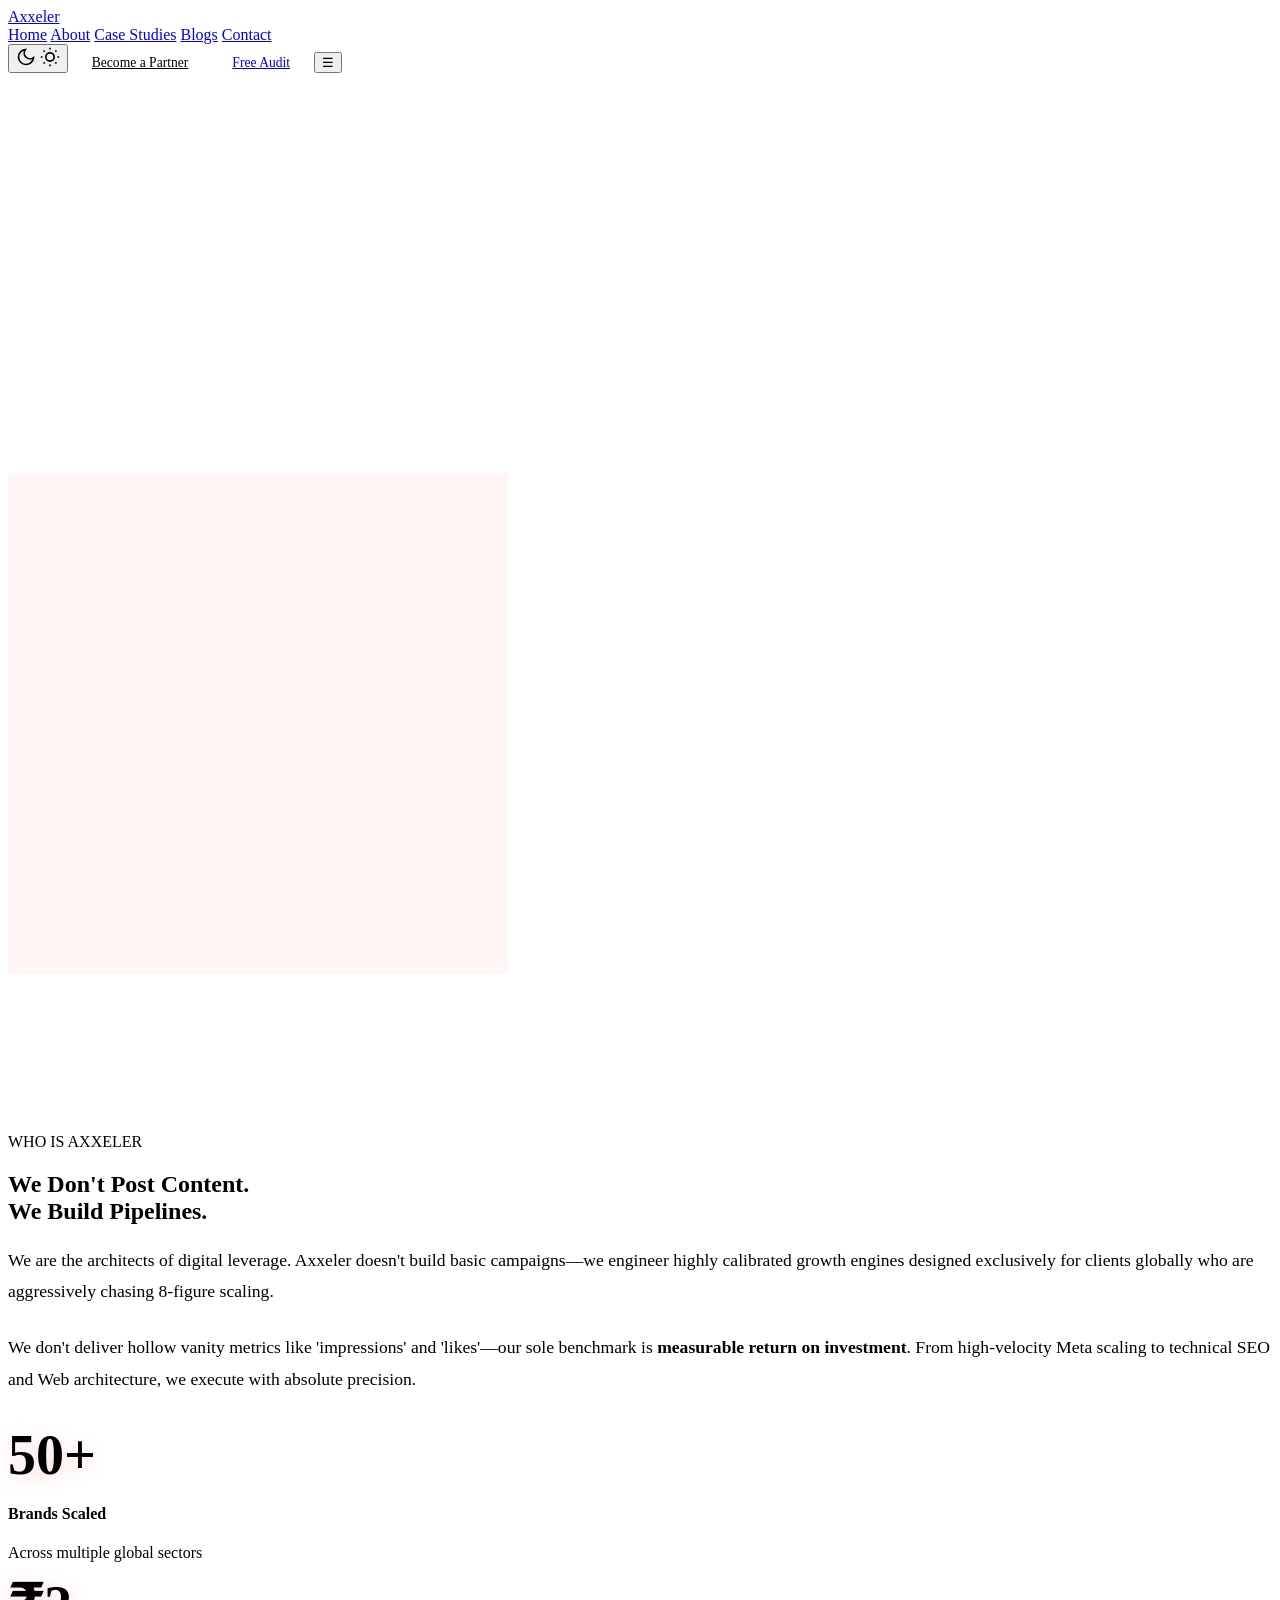
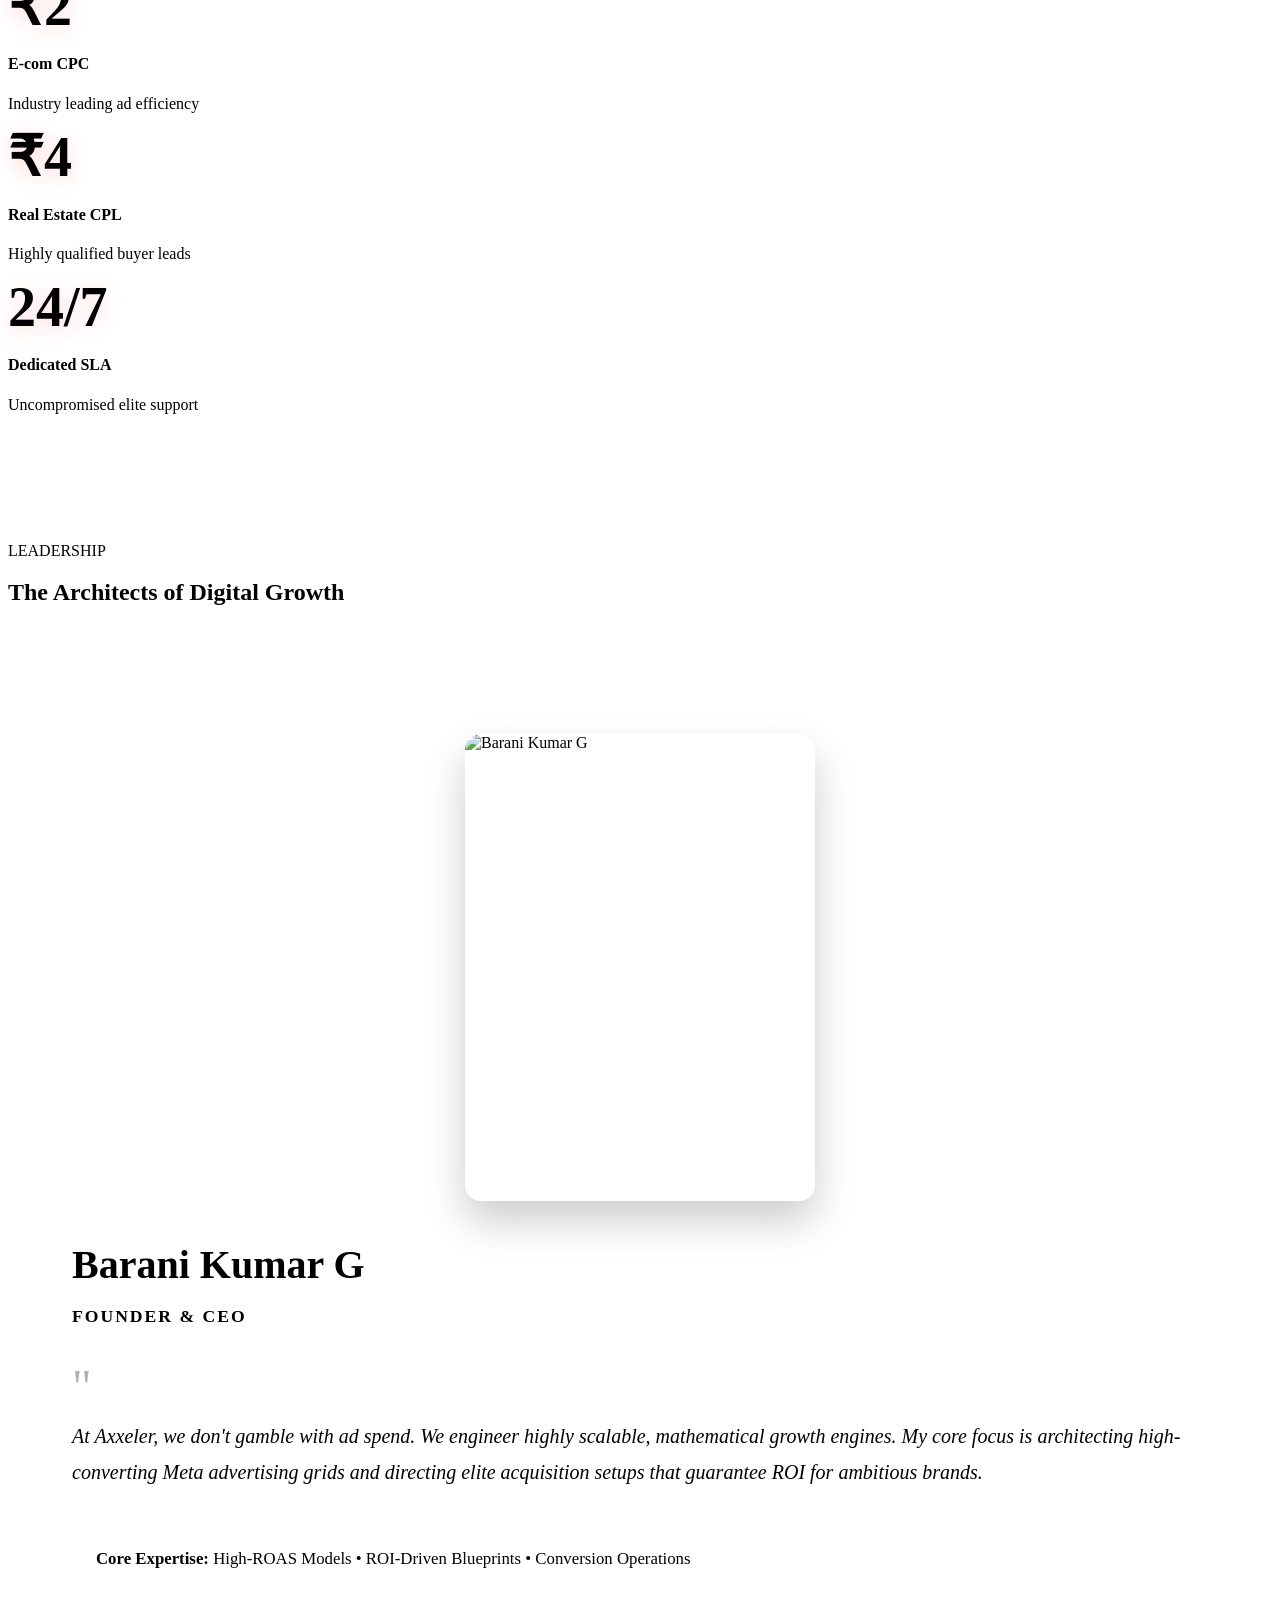
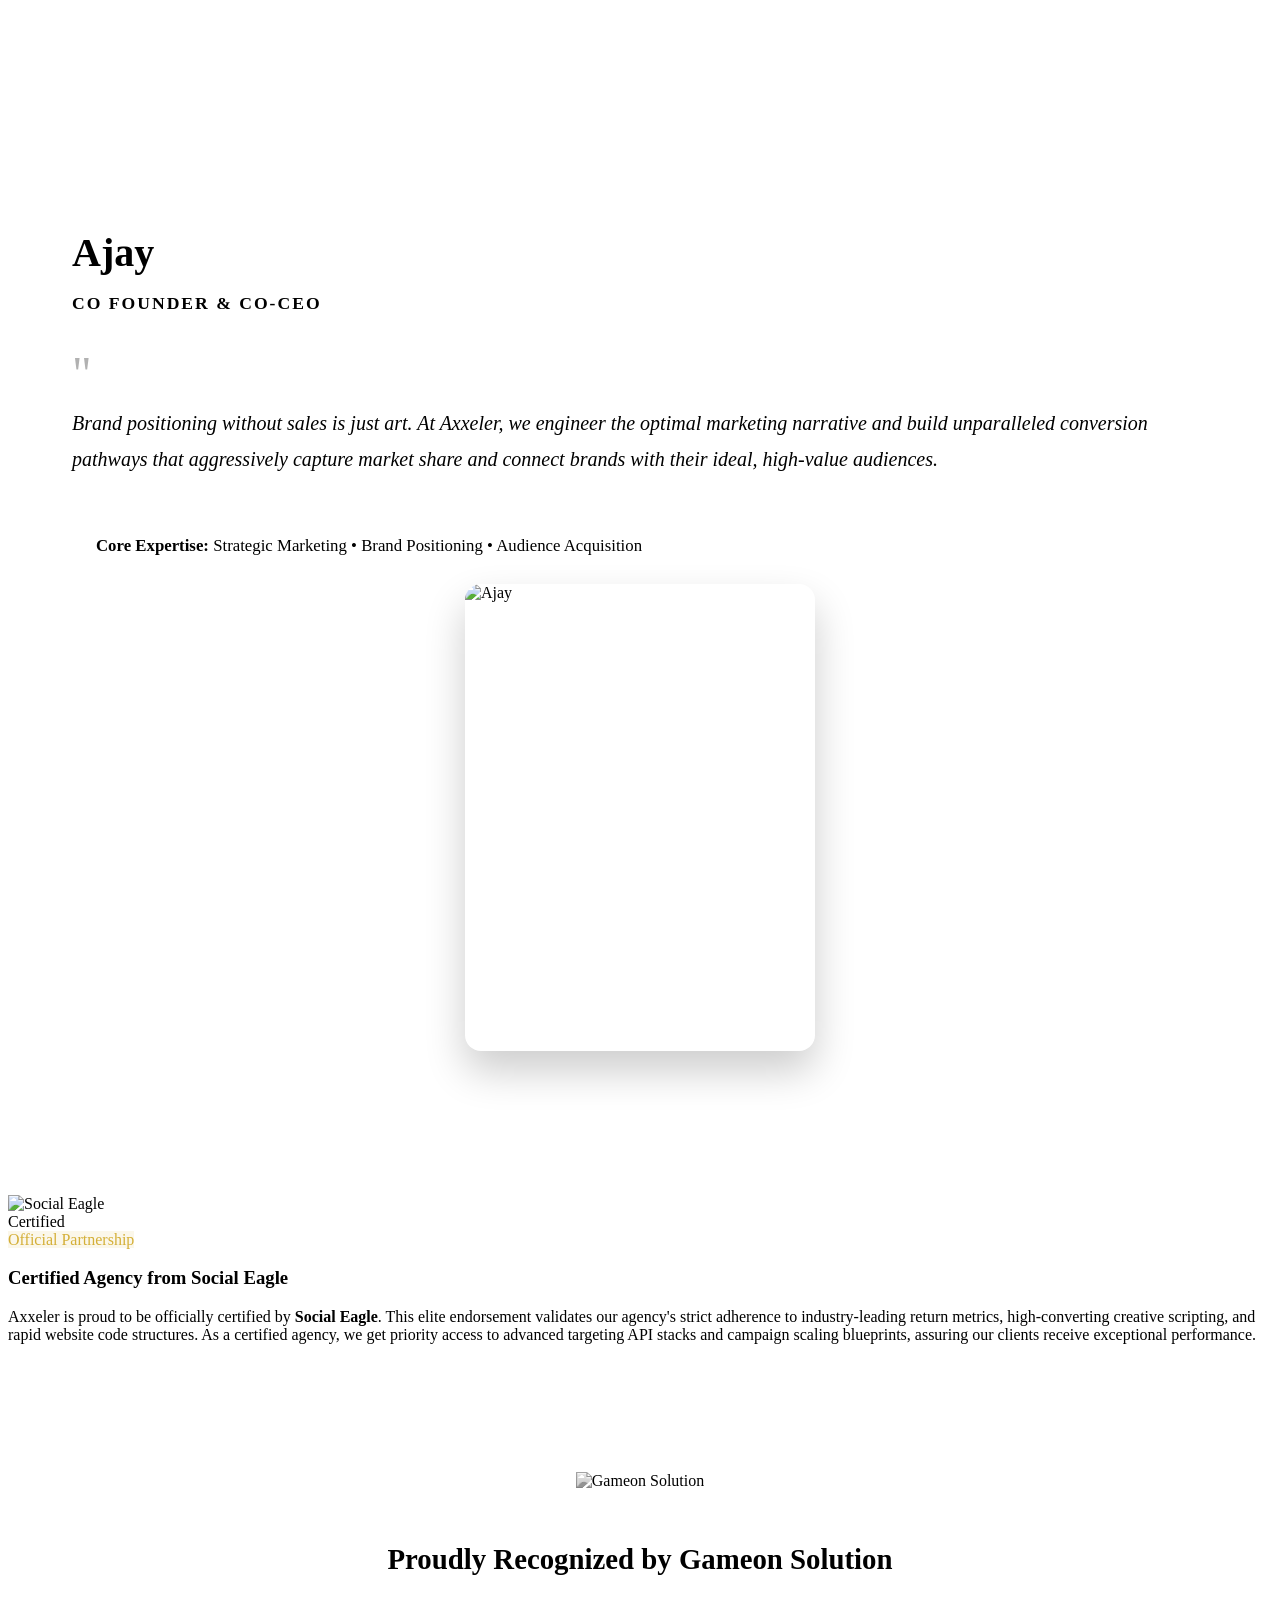
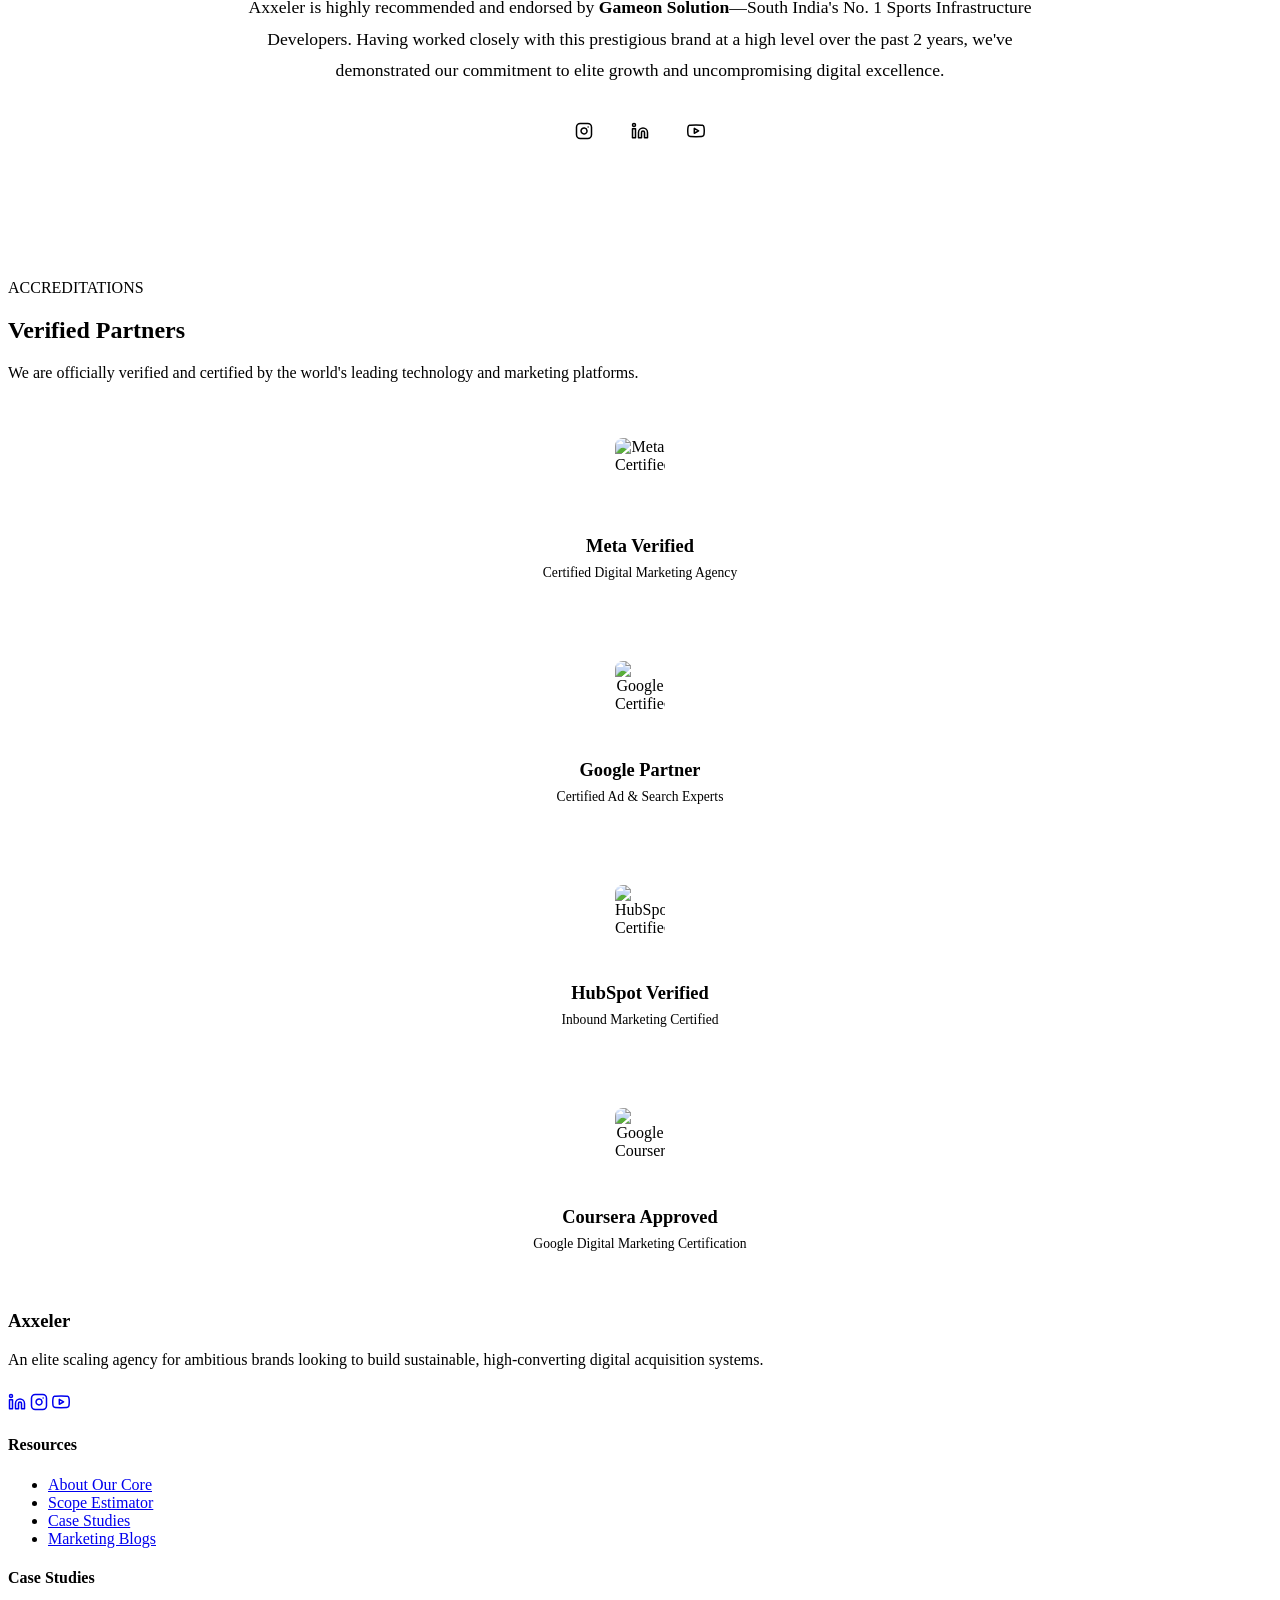
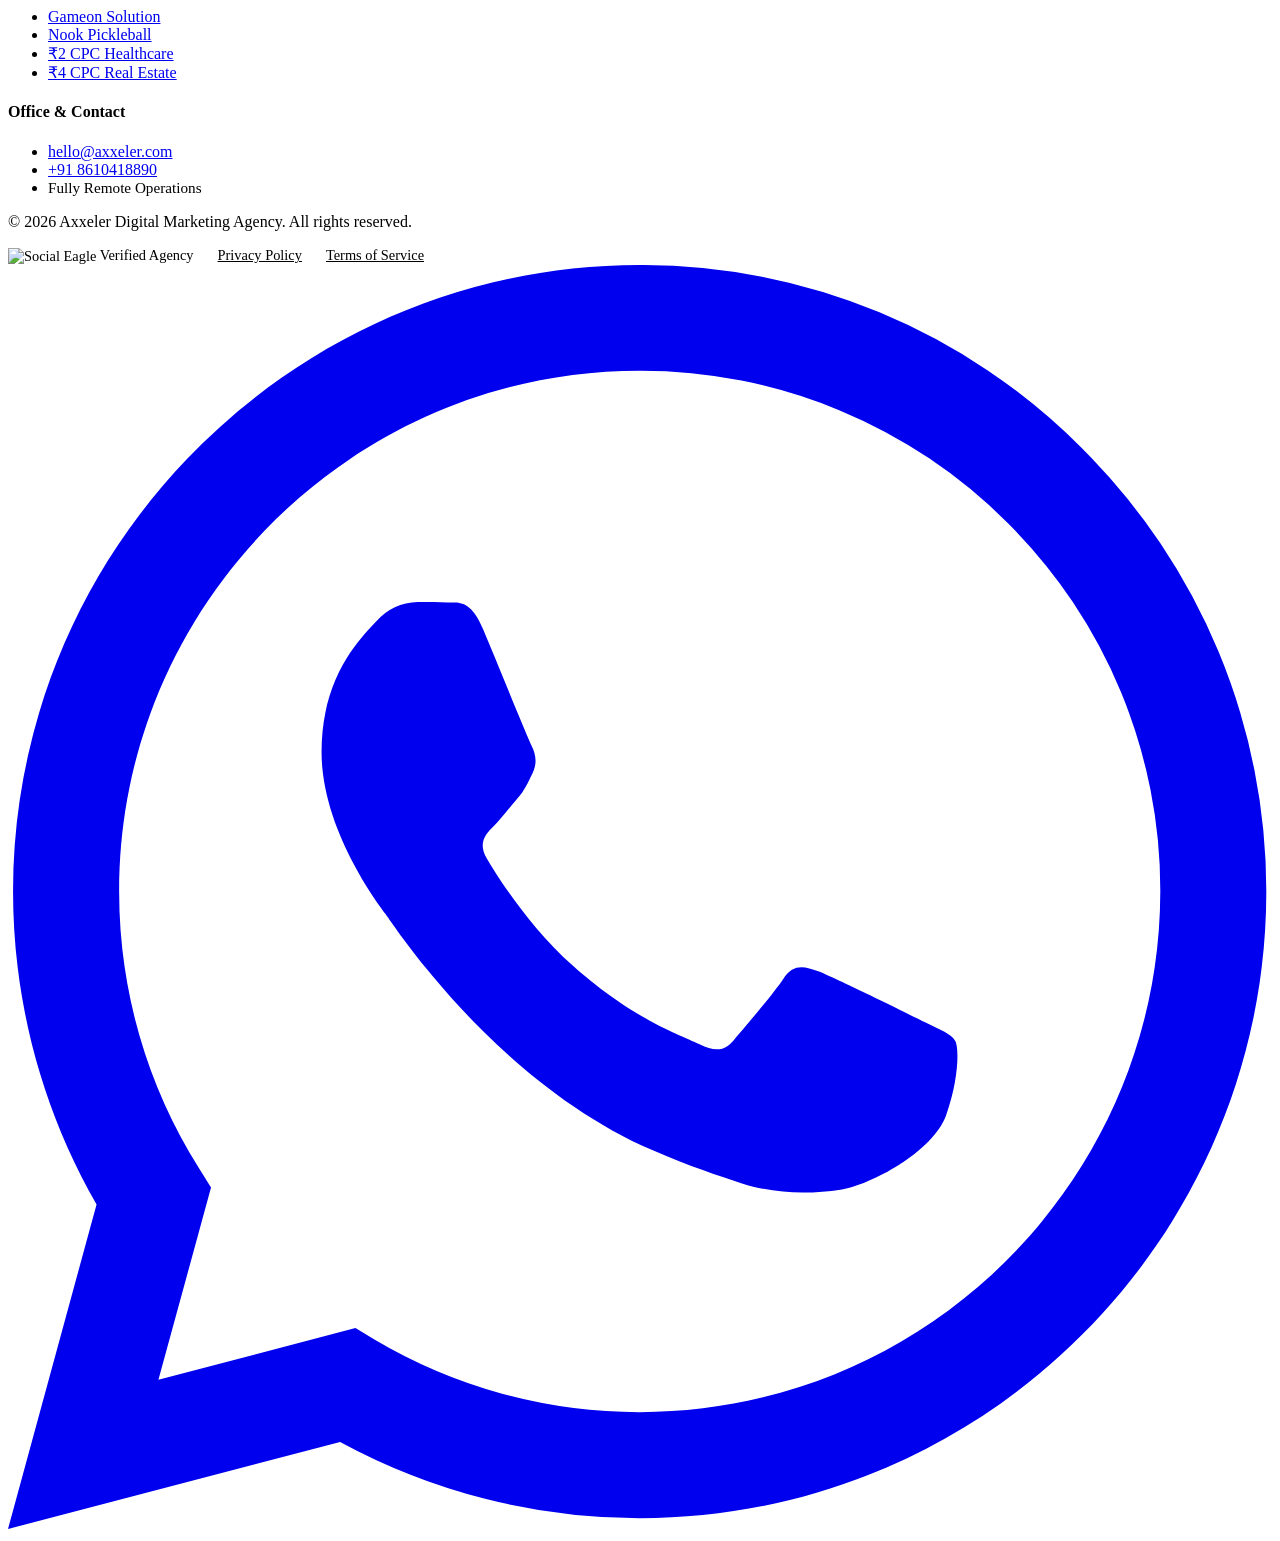
==== commit 7d162f61: "Add files via upload" ====
--- a/about.html
+++ b/about.html
@@ -6,8 +6,33 @@
     <title>Who We Are | Axxeler Media Agency</title>
     <meta name="description" content="Meet the elite media buyers, conversion engineers, and digital marketing experts behind Axxeler Media, a certified Social Eagle agency.">
     
+        <!-- Open Graph / Social Media Meta Tags -->
+    <meta property="og:type" content="website">
+    <meta property="og:title" content="Axxeler | Premium Digital Marketing, Ads & SEO Agency">
+    <meta property="og:description" content="Axxeler is an elite ROI-driven marketing agency specializing in Paid Ads, Content Marketing, SEO, Social Media, and Web Development.">
+    <meta property="og:image" content="images/axxeler logo 3.png">
+    <meta property="og:url" content="https://www.axxeler.com">
+    <meta name="twitter:card" content="summary_large_image">
     <!-- Custom CSS -->
     <link rel="stylesheet" href="css/styles.css">
+    
+    <!-- Meta Pixel Code -->
+    <script>
+    !function(f,b,e,v,n,t,s)
+    {if(f.fbq)return;n=f.fbq=function(){n.callMethod?
+    n.callMethod.apply(n,arguments):n.queue.push(arguments)};
+    if(!f._fbq)f._fbq=n;n.push=n;n.loaded=!0;n.version='2.0';
+    n.queue=[];t=b.createElement(e);t.async=!0;
+    t.src=v;s=b.getElementsByTagName(e)[0];
+    s.parentNode.insertBefore(t,s)}(window, document,'script',
+    'https://connect.facebook.net/en_US/fbevents.js');
+    fbq('init', '28022470337346388');
+    fbq('track', 'PageView');
+    </script>
+    <noscript><img height="1" width="1" style="display:none"
+    src="https://www.facebook.com/tr?id=28022470337346388&ev=PageView&noscript=1"
+    /></noscript>
+    <!-- End Meta Pixel Code -->
 </head>
 <body>
 
@@ -16,13 +41,12 @@
         <div class="container">
             <a href="index.html" class="logo">
                 <img src="Axxeler logo final-01.jpg" alt="Axxeler" id="brandLogo" onerror="this.style.display='none'; document.getElementById('logoFallback').style.display='inline'">
-                <span id="logoFallback" style="display:none;">Axxeler</span><span class="logo-dot">.</span>
+                <span id="logoFallback" style="display:none;">Axxeler</span>
             </a>
             
             <div class="nav-links" id="navLinks">
                 <a href="index.html">Home</a>
                 <a href="about.html" class="text-primary">About</a>
-                <a href="works.html">Works</a>
                 <a href="case-studies.html">Case Studies</a>
                 <a href="blogs.html">Blogs</a>
                 <a href="contact.html">Contact</a>
@@ -54,10 +78,10 @@
                     <span class="badge">WHO IS AXXELER</span>
                     <h2 class="section-title">We Don't Post Content.<br>We <span class="text-primary">Build Pipelines.</span></h2>
                     <p style="color: var(--text-muted); font-size: 1.1rem; margin-bottom: 1.5rem; line-height: 1.8;">
-                        Axxeler is an elite, growth-focused digital marketing agency. We don't deliver hollow vanity metrics like 'impressions' and 'likes'—our sole benchmark is <strong>measurable return on investment</strong>.
+                        We are the architects of digital leverage. Axxeler doesn't build basic campaigns—we engineer highly calibrated growth engines designed exclusively for clients globally who are aggressively chasing 8-figure scaling.
                     </p>
                     <p style="color: var(--text-muted); font-size: 1.1rem; margin-bottom: 2rem; line-height: 1.8;">
-                        Whether it is managing Facebook & Instagram marketing, scaling Google Search keywords, boosting GMB listings, or developing responsive, high-performance web systems, our team is committed to your growth.
+                        We don't deliver hollow vanity metrics like 'impressions' and 'likes'—our sole benchmark is <strong>measurable return on investment</strong>. From high-velocity Meta scaling to technical SEO and Web architecture, we execute with absolute precision.
                     </p>
                 </div>
                 
@@ -102,14 +126,14 @@
             <div style="margin-top: 8rem;">
                 <div class="text-center">
                     <span class="badge">LEADERSHIP</span>
-                    <h2 class="section-title">The Architect of <span class="text-primary">Digital Growth</span></h2>
+                    <h2 class="section-title">The Architects of <span class="text-primary">Digital Growth</span></h2>
                 </div>
                 
                 <div class="feature-card" style="margin-top: 4rem; padding: 4rem;">
                     <div class="grid grid-2" style="align-items: center; gap: 4rem;">
                         <div style="display: flex; justify-content: center;">
                             <div style="width: 100%; max-width: 350px; aspect-ratio: 3/4; border-radius: 1rem; overflow: hidden; box-shadow: 0 20px 40px rgba(0,0,0,0.2); position: relative; border: 4px solid var(--primary-light);">
-                                <img src="images/team/Barani Kumar G.jpg" alt="Barani Kumar G" style="width: 100%; height: 100%; object-fit: cover;">
+                                <img src="images/team/Barani Kumar G.png" alt="Barani Kumar G" style="width: 100%; height: 100%; object-fit: cover;">
                             </div>
                         </div>
                         <div>
@@ -118,13 +142,38 @@
                             
                             <div style="font-size: 3rem; color: var(--primary); margin-bottom: -1rem; opacity: 0.3;">"</div>
                             <p style="font-size: 1.25rem; line-height: 1.8; color: var(--text-muted); margin-bottom: 2rem; font-style: italic;">
-                                At Axxeler, we don't just build marketing campaigns. We engineer highly scalable growth engines. My core focus is architecting high-converting Meta advertising grids and directing elite acquisition setups that guarantee ROI for ambitious brands.
+                                At Axxeler, we don't gamble with ad spend. We engineer highly scalable, mathematical growth engines. My core focus is architecting high-converting Meta advertising grids and directing elite acquisition setups that guarantee ROI for ambitious brands.
                             </p>
                             
                             <div style="background: var(--surface); padding: 1.5rem; border-radius: 0.5rem; border-left: 4px solid var(--primary);">
                                 <p style="margin: 0; font-size: 1.05rem; line-height: 1.6; color: var(--text);">
                                     <strong>Core Expertise:</strong> High-ROAS Models • ROI-Driven Blueprints • Conversion Operations
                                 </p>
+                            </div>
+                        </div>
+                    </div>
+                </div>
+
+                <div class="feature-card" style="margin-top: 4rem; padding: 4rem;">
+                    <div class="grid grid-2" style="align-items: center; gap: 4rem;">
+                        <div>
+                            <h3 style="font-size: 2.5rem; margin-bottom: 0.5rem; color: var(--text);">Ajay</h3>
+                            <p style="color: var(--primary); font-weight: 700; text-transform: uppercase; letter-spacing: 2px; margin-bottom: 2rem; font-size: 1.1rem;">Co Founder & Co-CEO</p>
+                            
+                            <div style="font-size: 3rem; color: var(--primary); margin-bottom: -1rem; opacity: 0.3;">"</div>
+                            <p style="font-size: 1.25rem; line-height: 1.8; color: var(--text-muted); margin-bottom: 2rem; font-style: italic;">
+                                Brand positioning without sales is just art. At Axxeler, we engineer the optimal marketing narrative and build unparalleled conversion pathways that aggressively capture market share and connect brands with their ideal, high-value audiences.
+                            </p>
+                            
+                            <div style="background: var(--surface); padding: 1.5rem; border-radius: 0.5rem; border-left: 4px solid var(--primary);">
+                                <p style="margin: 0; font-size: 1.05rem; line-height: 1.6; color: var(--text);">
+                                    <strong>Core Expertise:</strong> Strategic Marketing • Brand Positioning • Audience Acquisition
+                                </p>
+                            </div>
+                        </div>
+                        <div style="display: flex; justify-content: center;">
+                            <div style="width: 100%; max-width: 350px; aspect-ratio: 3/4; border-radius: 1rem; overflow: hidden; box-shadow: 0 20px 40px rgba(0,0,0,0.2); position: relative; border: 4px solid var(--primary-light);">
+                                <img src="images/team/Ajay.jpeg" alt="Ajay" style="width: 100%; height: 100%; object-fit: cover;">
                             </div>
                         </div>
                     </div>
@@ -204,7 +253,7 @@
         <div class="container">
             <div class="footer-grid">
                 <div class="footer-col">
-                    <h3 style="font-family: var(--font-title); font-weight:800;">Axxeler<span class="text-primary">.</span></h3>
+                    <h3 style="font-family: var(--font-title); font-weight:800;">Axxeler</h3>
                     <p style="margin-bottom:1.5rem;">An elite scaling agency for ambitious brands looking to build sustainable, high-converting digital acquisition systems.</p>
                     <div class="footer-socials">
                         <a href="https://www.linkedin.com/showcase/axxeler-media/" class="social-icon" aria-label="LinkedIn"><svg width="18" height="18" viewBox="0 0 24 24" fill="none" stroke="currentColor" stroke-width="2" stroke-linecap="round" stroke-linejoin="round"><path d="M16 8a6 6 0 0 1 6 6v7h-4v-7a2 2 0 0 0-2-2 2 2 0 0 0-2 2v7h-4v-7a6 6 0 0 1 6-6z"></path><rect x="2" y="9" width="4" height="12"></rect><circle cx="4" cy="4" r="2"></circle></svg></a>
@@ -217,7 +266,6 @@
                     <h4>Resources</h4>
                     <ul class="footer-links">
                         <li><a href="about.html">About Our Core</a></li>
-                        <li><a href="works.html">Core Capabilities</a></li>
                         <li><a href="index.html#estimator">Scope Estimator</a></li>
                         <li><a href="case-studies.html">Case Studies</a></li>
                         <li><a href="blogs.html">Marketing Blogs</a></li>
@@ -229,7 +277,7 @@
                     <ul class="footer-links">
                         <li><a href="case-studies.html#gameon">Gameon Solution</a></li>
                         <li><a href="case-studies.html#nook">Nook Pickleball</a></li>
-                        <li><a href="blogs.html#ecom">₹2 CPC E-Commerce</a></li>
+                        <li><a href="blogs.html#ecom">₹2 CPC Healthcare</a></li>
                         <li><a href="blogs.html#realestate">₹4 CPC Real Estate</a></li>
                     </ul>
                 </div>
@@ -248,7 +296,7 @@
                 <p>&copy; 2026 Axxeler Digital Marketing Agency. All rights reserved.</p>
                 <div style="display:flex; align-items:center; gap:1.5rem; font-size:0.9rem; flex-wrap:wrap;">
                     <span class="social-eagle-badge-sm" style="margin-top:0;">
-                        <img src="images/brand/Social Eagle.png" alt="Social Eagle" style="height: 24px; vertical-align: middle;">
+                        <img src="images/brand/Social Eagle.png" alt="Social Eagle" style="height: 24px; width: auto; object-fit: contain; vertical-align: middle;">
                         Verified Agency
                     </span>
                     <a href="#" style="color:var(--text-light)">Privacy Policy</a>
@@ -269,3 +317,4 @@
     <script src="js/main.js"></script>
 </body>
 </html>
+
